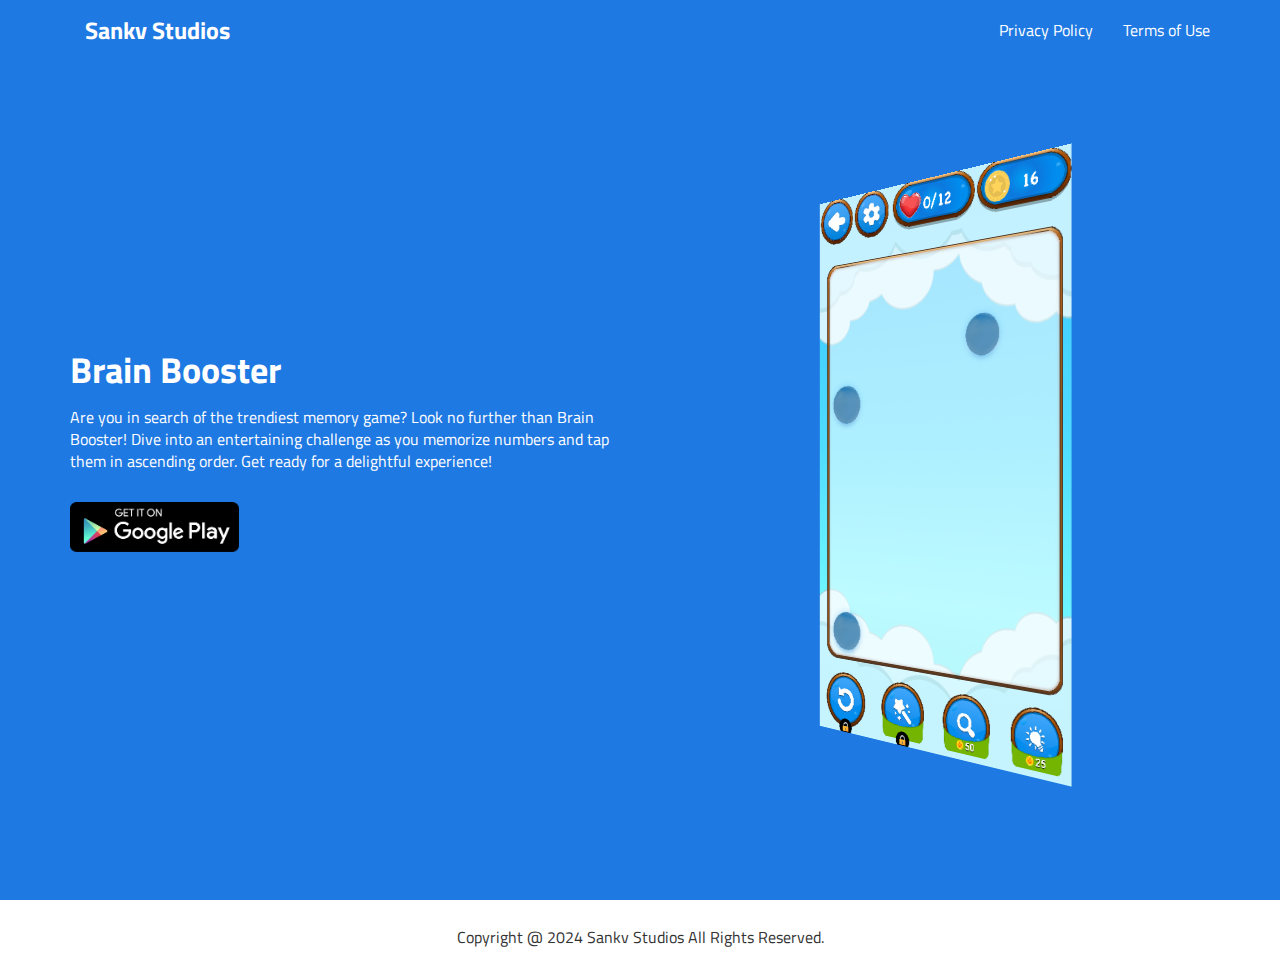
==== index.html @ e29c3cd5 "initial commit-2" ====
<!DOCTYPE html>

<html lang="en" class="fa-events-icons-ready"><head><meta http-equiv="Content-Type" content="text/html; charset=UTF-8">

  <meta http-equiv="X-UA-Compatible" content="IE=edge">
  <meta name="viewport" content="width=device-width, initial-scale=1">
  <link rel="shortcut icon" href="/favicon.ico">
  <title>Sankv Studios</title>
  <meta name="description" content="Game Development">
  <meta name="keywords" content="mobile games, word game, magic words">
  <link rel="stylesheet" href="styles.min.css" id="css-main">

</head>

<body id="home">


  <!-- navigation -->
  <nav class="navbar navbar-default navbar-fixed-top container">
    <div class="navbar-header">
      <button type="button" class="navbar-toggle" data-toggle="collapse" data-target=".navbar-collapse">
          <span class="icon-bar"></span>
          <span class="icon-bar"></span>
          <span class="icon-bar"></span>
        </button>
      <a class="navbar-brand sdm-active" href="#home">
          Sankv Studios
        </a>
    </div>
    <div class="navbar-collapse collapse">
      <ul class="nav navbar-nav navbar-right">
        <!--li><a href="#home" class="sdm-active">
            Home
          </a>
        </li-->

        <li><a href="privacy/privacy_policy.html"  target="_blank">Privacy Policy</a></li>
        <li><a href="privacy/tos.html"   target="_blank">Terms of Use</a></li>
      </ul>
    </div>
  </nav>





  <!-- navigation end -->
  <header class="full-bg vertical-content">
    <div class="container">
      <div class="row">
        <div class="col-sm-12">
          <div class="row vertical-content">
            <div class="col-sm-6 col-xs-12">
              <h1>Brain Booster</h1>
              <p class="margin-b-30">Are you in search of the trendiest memory game? Look no further than Brain Booster! Dive into an entertaining challenge as you memorize numbers and tap them in ascending order. Get ready for a delightful experience!</p>
              <a href="https://play.google.com/store/apps/details?id=com.brainy.memorify" target="_blank">
                <img src="images/playstore.png" alt="image" height="50">
              </a>
            </div>
            <div class="col-sm-6 col-xs-12 text-center">
              <div class="skew-img">
                <div class="inner">
                  <img src="images/screen2.png" width="325" alt="image">
                </div>
              </div>
            </div>
          </div>
        </div>
      </div>
    </div>
  </header>

  <section class="container iphone-img padding-tb-100" id="about-sec">
    <div class="row">
      <div class="col-sm-12">
        <div class="skew-img-small">
          <div class="inner">
            <img src="images/screen1.png" width="325" alt="image">
          </div>
        </div>

      </div>

      <ul class="list-inline margin-t-30" id="download2" style="display: none">
        <li><a href="#" class="btn-purple"><i class="fa fa-android"></i> Download</a></li>
      </ul>

    </div>
  </section>

  </section>
  <div class="container" id="social-icons">
    <div class="row text-center">

      <p class="margin-b-0">Copyright @ 2024 Sankv Studios All Rights Reserved.</p>
    </div>
  </div>

</body>
</html>
---- styles.min.css ----
@charset "UTF-8";
@import url(https://fonts.googleapis.com/css?family=Titillium+Web&display=swap);
.label, sub, sup {
    vertical-align: baseline
}

body, figure {
    margin: 0
}

.btn-group > .btn-group, .btn-toolbar .btn, .btn-toolbar .btn-group, .btn-toolbar .input-group, .col-xs-1, .col-xs-10, .col-xs-11, .col-xs-12, .col-xs-2, .col-xs-3, .col-xs-4, .col-xs-5, .col-xs-6, .col-xs-7, .col-xs-8, .col-xs-9, .dropdown-menu {
    float: left
}

.img-responsive, .img-thumbnail, .table, label {
    max-width: 100%
}

.navbar-fixed-bottom .navbar-collapse, .navbar-fixed-top .navbar-collapse, .pre-scrollable {
    max-height: 340px
}

.invisible, .owl-carousel.owl-refresh .owl-item {
    visibility: hidden
}



html body h1, html body h2, html body h3, html body h4, html body h5, html body h6 {
    line-height: 1.2;
    font-weight: 700;
    padding: 0;
    margin: 0 0 15px
}

html body p {
    line-height: 22px
}

/*!
 * Bootstrap v3.3.7 (http://getbootstrap.com)
 * Copyright 2011-2016 Twitter, Inc.
 * Licensed under MIT (https://github.com/twbs/bootstrap/blob/master/LICENSE)
 *//*! normalize.css v3.0.3 | MIT License | github.com/necolas/normalize.css */
html {
    font-family: sans-serif;
    -ms-text-size-adjust: 100%;
    -webkit-text-size-adjust: 100%
}

article, aside, details, figcaption, figure, footer, header, hgroup, main, menu, nav, section, summary {
    display: block
}

audio, canvas, progress, video {
    display: inline-block;
    vertical-align: baseline
}

audio:not([controls]) {
    display: none;
    height: 0
}

[hidden], template {
    display: none
}

a {
    background-color: transparent
}

a:active, a:hover {
    outline: 0
}

b, optgroup, strong {
    font-weight: 700
}

dfn {
    font-style: italic
}

h1 {
    margin: .67em 0
}

mark {
    background: #ff0;
    color: #000
}

sub, sup {
    font-size: 75%;
    line-height: 0;
    position: relative
}

sup {
    top: -.5em
}

sub {
    bottom: -.25em
}

img {
    border: 0;
    vertical-align: middle
}

svg:not(:root) {
    overflow: hidden
}

hr {
    box-sizing: content-box;
    height: 0
}

pre, textarea {
    overflow: auto
}

code, kbd, pre, samp {
    font-size: 1em
}

button, input, optgroup, select, textarea {
    color: inherit;
    font: inherit;
    margin: 0
}

button {
    overflow: visible
}

button, select {
    text-transform: none
}

button, html input[type=button], input[type=reset], input[type=submit] {
    -webkit-appearance: button;
    cursor: pointer
}

button[disabled], html input[disabled] {
    cursor: default
}

button::-moz-focus-inner, input::-moz-focus-inner {
    border: 0;
    padding: 0
}

input[type=checkbox], input[type=radio] {
    box-sizing: border-box;
    padding: 0
}

input[type=number]::-webkit-inner-spin-button, input[type=number]::-webkit-outer-spin-button {
    height: auto
}

input[type=search]::-webkit-search-cancel-button, input[type=search]::-webkit-search-decoration {
    -webkit-appearance: none
}

table {
    border-collapse: collapse;
    border-spacing: 0
}

td, th {
    padding: 0
}

/*! Source: https://github.com/h5bp/html5-boilerplate/blob/master/src/css/main.css */
@media print {
    blockquote, img, pre, tr {
        page-break-inside: avoid
    }

    *, :after, :before {
        background: 0 0 !important;
        color: #000 !important;
        box-shadow: none !important;
        text-shadow: none !important
    }

    a, a:visited {
        text-decoration: underline
    }

    a[href]:after {
        content: " (" attr(href) ")"
    }

    abbr[title]:after {
        content: " (" attr(title) ")"
    }

    a[href^="#"]:after, a[href^="javascript:"]:after {
        content: ""
    }

    blockquote, pre {
        border: 1px solid #999
    }

    thead {
        display: table-header-group
    }

    img {
        max-width: 100% !important
    }

    h2, h3, p {
        orphans: 3;
        widows: 3
    }

    h2, h3 {
        page-break-after: avoid
    }

    .navbar {
        display: none
    }

    .btn > .caret, .dropup > .btn > .caret {
        border-top-color: #000 !important
    }

    .label {
        border: 1px solid #000
    }

    .table {
        border-collapse: collapse !important
    }

    .table td, .table th {
        background-color: #fff !important
    }

    .table-bordered td, .table-bordered th {
        border: 1px solid #ddd !important
    }
}

.btn, .btn-danger.active, .btn-danger:active, .btn-default.active, .btn-default:active, .btn-info.active, .btn-info:active, .btn-primary.active, .btn-primary:active, .btn-warning.active, .btn-warning:active, .btn.active, .btn:active, .dropdown-menu > .disabled > a:focus, .dropdown-menu > .disabled > a:hover, .form-control, .navbar-toggle, .open > .btn-danger.dropdown-toggle, .open > .btn-default.dropdown-toggle, .open > .btn-info.dropdown-toggle, .open > .btn-primary.dropdown-toggle, .open > .btn-warning.dropdown-toggle {
    background-image: none
}

.img-thumbnail, body {
    background-color: #fff
}



*, :after, :before {
    box-sizing: border-box
}

html {
    font-size: 10px;
    -webkit-tap-highlight-color: transparent
}

body {
    font-family: 'Titillium Web', sans-serif;
    font-size: 16px;
    line-height: 1.42857;
    color: #333
}

button, input, select, textarea {
    font-family: inherit;
    font-size: inherit;
    line-height: inherit
}

.h1, .h2, .h3, .h4, .h5, .h6, .navbar-brand, h1, h2, h3, h4, h5, h6 {
    font-family: 'Titillium Web', sans-serif;
}

a {
    color: #337ab7;
    text-decoration: none
}

a:focus, a:hover {
    color: #23527c;
    text-decoration: underline
}

a:focus {
    outline: -webkit-focus-ring-color auto 5px;
    outline-offset: -2px
}

.img-responsive {
    display: block;
    height: auto
}

.img-rounded {
    border-radius: 6px
}

.img-thumbnail {
    padding: 4px;
    line-height: 1.42857;
    border: 1px solid #ddd;
    border-radius: 4px;
    transition: all .2s ease-in-out;
    display: inline-block;
    height: auto
}

.img-circle {
    border-radius: 50%
}

.sr-only {
    position: absolute;
    width: 1px;
    height: 1px;
    margin: -1px;
    padding: 0;
    overflow: hidden;
    clip: rect(0, 0, 0, 0);
    border: 0
}

.sr-only-focusable:active, .sr-only-focusable:focus {
    position: static;
    width: auto;
    height: auto;
    margin: 0;
    overflow: visible;
    clip: auto
}

[role=button] {
    cursor: pointer
}

.h1, .h2, .h3, .h4, .h5, .h6, h1, h2, h3, h4, h5, h6 {
    font-weight: 500;
    line-height: 1.1;
    color: inherit
}

.h1 .small, .h1 small, .h2 .small, .h2 small, .h3 .small, .h3 small, .h4 .small, .h4 small, .h5 .small, .h5 small, .h6 .small, .h6 small, h1 .small, h1 small, h2 .small, h2 small, h3 .small, h3 small, h4 .small, h4 small, h5 .small, h5 small, h6 .small, h6 small {
    font-weight: 400;
    line-height: 1;
    color: #777
}

.h1, .h2, .h3, h1, h2, h3 {
    margin-top: 20px;
    margin-bottom: 10px
}

.h1 .small, .h1 small, .h2 .small, .h2 small, .h3 .small, .h3 small, h1 .small, h1 small, h2 .small, h2 small, h3 .small, h3 small {
    font-size: 65%
}

.h4, .h5, .h6, h4, h5, h6 {
    margin-top: 10px;
    margin-bottom: 10px
}

.h4 .small, .h4 small, .h5 .small, .h5 small, .h6 .small, .h6 small, h4 .small, h4 small, h5 .small, h5 small, h6 .small, h6 small {
    font-size: 75%
}

.h1, h1 {
    font-size: 36px
}

.h2, h2 {
    font-size: 30px
}

.h3, h3 {
    font-size: 24px
}

.h4, h4 {
    font-size: 18px
}

.h5, h5 {
    font-size: 14px
}

.h6, h6 {
    font-size: 12px
}

p {
    margin: 0 0 10px
}

.lead {
    margin-bottom: 20px;
    font-size: 16px;
    font-weight: 300;
    line-height: 1.4
}

dt, kbd kbd, label {
    font-weight: 700
}

@media (min-width: 768px) {
    .lead {
        font-size: 21px
    }
}

.small, small {
    font-size: 85%
}

.mark, mark {
    background-color: #fcf8e3;
    padding: .2em
}

.list-inline, .list-unstyled {
    padding-left: 0;
    list-style: none
}

.text-left {
    text-align: left
}

.text-right {
    text-align: right
}

.text-center {
    text-align: center
}

.text-justify {
    text-align: justify
}

.text-nowrap {
    white-space: nowrap
}

.text-lowercase {
    text-transform: lowercase
}

.initialism, .text-uppercase {
    text-transform: uppercase
}

.text-capitalize {
    text-transform: capitalize
}

.text-muted {
    color: #777
}

.text-primary {
    color: #337ab7
}

a.text-primary:focus, a.text-primary:hover {
    color: #286090
}

.text-success {
    color: #3c763d
}

a.text-success:focus, a.text-success:hover {
    color: #2b542c
}

.text-info {
    color: #31708f
}

a.text-info:focus, a.text-info:hover {
    color: #245269
}

.text-warning {
    color: #8a6d3b
}

a.text-warning:focus, a.text-warning:hover {
    color: #66512c
}

.text-danger {
    color: #a94442
}

a.text-danger:focus, a.text-danger:hover {
    color: #843534
}

.bg-primary {
    color: #fff;
    background-color: #337ab7
}

a.bg-primary:focus, a.bg-primary:hover {
    background-color: #286090
}

.bg-success {
    background-color: #dff0d8
}

a.bg-success:focus, a.bg-success:hover {
    background-color: #c1e2b3
}

.bg-info {
    background-color: #d9edf7
}

a.bg-info:focus, a.bg-info:hover {
    background-color: #afd9ee
}

.bg-warning {
    background-color: #fcf8e3
}

a.bg-warning:focus, a.bg-warning:hover {
    background-color: #f7ecb5
}

.bg-danger {
    background-color: #f2dede
}

a.bg-danger:focus, a.bg-danger:hover {
    background-color: #e4b9b9
}

pre code, table {
    background-color: transparent
}

.page-header {
    padding-bottom: 9px;
    margin: 40px 0 20px;
    border-bottom: 1px solid #eee
}

dl, ol, ul {
    margin-top: 0
}

address, dl {
    margin-bottom: 20px
}

ol, ul {
    margin-bottom: 10px
}

ol ol, ol ul, ul ol, ul ul {
    margin-bottom: 0
}

.list-inline {
    margin-left: -5px
}

.list-inline > li {
    display: inline-block;
    padding-left: 5px;
    padding-right: 5px
}

dd, dt {
    line-height: 1.42857
}

dd {
    margin-left: 0
}

.dl-horizontal dd:after, .dl-horizontal dd:before {
    content: " ";
    display: table
}

.dl-horizontal dd:after {
    clear: both
}

@media (min-width: 768px) {
    .dl-horizontal dt {
        float: left;
        width: 160px;
        clear: left;
        text-align: right;
        overflow: hidden;
        text-overflow: ellipsis;
        white-space: nowrap
    }

    .dl-horizontal dd {
        margin-left: 180px
    }

    .container {
        width: 750px
    }
}

.btn-group-vertical > .btn-group:after, .btn-toolbar:after, .clearfix:after, .container-fluid:after, .container:after, .dropdown-menu > li > a, .form-horizontal .form-group:after, .modal-footer:after, .modal-header:after, .nav:after, .navbar-collapse:after, .navbar-header:after, .owl-carousel .owl-stage:after, .pager:after, .panel-body:after, .row:after {
    clear: both
}

abbr[data-original-title], abbr[title] {
    cursor: help;
    border-bottom: 1px dotted #777
}

.initialism {
    font-size: 90%
}

blockquote {
    padding: 10px 20px;
    margin: 0 0 20px;
    font-size: 17.5px;
    border-left: 5px solid #eee
}

blockquote ol:last-child, blockquote p:last-child, blockquote ul:last-child {
    margin-bottom: 0
}

blockquote .small, blockquote footer, blockquote small {
    display: block;
    font-size: 80%;
    line-height: 1.42857;
    color: #777
}

legend, pre {
    color: #333
}

blockquote .small:before, blockquote footer:before, blockquote small:before {
    content: '\2014 \00A0'
}

.blockquote-reverse, blockquote.pull-right {
    padding-right: 15px;
    padding-left: 0;
    border-right: 5px solid #eee;
    border-left: 0;
    text-align: right
}

code, kbd {
    padding: 2px 4px;
    font-size: 90%
}

caption, th {
    text-align: left
}

.blockquote-reverse .small:before, .blockquote-reverse footer:before, .blockquote-reverse small:before, blockquote.pull-right .small:before, blockquote.pull-right footer:before, blockquote.pull-right small:before {
    content: ''
}

.blockquote-reverse .small:after, .blockquote-reverse footer:after, .blockquote-reverse small:after, blockquote.pull-right .small:after, blockquote.pull-right footer:after, blockquote.pull-right small:after {
    content: '\00A0 \2014'
}

address {
    font-style: normal;
    line-height: 1.42857
}

code, kbd, pre, samp {
    font-family: 'Titillium Web', sans-serif;
}

code {
    color: #c7254e;
    background-color: #f9f2f4;
    border-radius: 4px
}

kbd {
    color: #fff;
    background-color: #333;
    border-radius: 3px;
    box-shadow: inset 0 -1px 0 rgba(0, 0, 0, .25)
}

kbd kbd {
    padding: 0;
    font-size: 100%;
    box-shadow: none
}

pre {
    display: block;
    padding: 9.5px;
    margin: 0 0 10px;
    font-size: 13px;
    line-height: 1.42857;
    word-break: break-all;
    word-wrap: break-word;
    background-color: #f5f5f5;
    border: 1px solid #ccc;
    border-radius: 4px
}

.container-fluid:after, .container-fluid:before, .container:after, .container:before, .row:after, .row:before {
    display: table;
    content: " "
}

.container, .container-fluid {
    margin-right: auto;
    margin-left: auto
}

pre code {
    padding: 0;
    font-size: inherit;
    color: inherit;
    white-space: pre-wrap;
    border-radius: 0
}

.container, .container-fluid {
    padding-left: 15px;
    padding-right: 15px
}

.pre-scrollable {
    overflow-y: scroll
}

@media (min-width: 992px) {
    .container {
        width: 970px
    }
}

@media (min-width: 1200px) {
    .container {
        width: 1170px
    }
}

.row {
    margin-left: -15px;
    margin-right: -15px
}

.col-lg-1, .col-lg-10, .col-lg-11, .col-lg-12, .col-lg-2, .col-lg-3, .col-lg-4, .col-lg-5, .col-lg-6, .col-lg-7, .col-lg-8, .col-lg-9, .col-md-1, .col-md-10, .col-md-11, .col-md-12, .col-md-2, .col-md-3, .col-md-4, .col-md-5, .col-md-6, .col-md-7, .col-md-8, .col-md-9, .col-sm-1, .col-sm-10, .col-sm-11, .col-sm-12, .col-sm-2, .col-sm-3, .col-sm-4, .col-sm-5, .col-sm-6, .col-sm-7, .col-sm-8, .col-sm-9, .col-xs-1, .col-xs-10, .col-xs-11, .col-xs-12, .col-xs-2, .col-xs-3, .col-xs-4, .col-xs-5, .col-xs-6, .col-xs-7, .col-xs-8, .col-xs-9 {
    position: relative;
    min-height: 1px;
    padding-left: 15px;
    padding-right: 15px
}

.col-xs-1 {
    width: 8.33333%
}

.col-xs-2 {
    width: 16.66667%
}

.col-xs-3 {
    width: 25%
}

.col-xs-4 {
    width: 33.33333%
}

.col-xs-5 {
    width: 41.66667%
}

.col-xs-6 {
    width: 50%
}

.col-xs-7 {
    width: 58.33333%
}

.col-xs-8 {
    width: 66.66667%
}

.col-xs-9 {
    width: 75%
}

.col-xs-10 {
    width: 83.33333%
}

.col-xs-11 {
    width: 91.66667%
}

.col-xs-12 {
    width: 100%
}

.col-xs-pull-0 {
    right: auto
}

.col-xs-pull-1 {
    right: 8.33333%
}

.col-xs-pull-2 {
    right: 16.66667%
}

.col-xs-pull-3 {
    right: 25%
}

.col-xs-pull-4 {
    right: 33.33333%
}

.col-xs-pull-5 {
    right: 41.66667%
}

.col-xs-pull-6 {
    right: 50%
}

.col-xs-pull-7 {
    right: 58.33333%
}

.col-xs-pull-8 {
    right: 66.66667%
}

.col-xs-pull-9 {
    right: 75%
}

.col-xs-pull-10 {
    right: 83.33333%
}

.col-xs-pull-11 {
    right: 91.66667%
}

.col-xs-pull-12 {
    right: 100%
}

.col-xs-push-0 {
    left: auto
}

.col-xs-push-1 {
    left: 8.33333%
}

.col-xs-push-2 {
    left: 16.66667%
}

.col-xs-push-3 {
    left: 25%
}

.col-xs-push-4 {
    left: 33.33333%
}

.col-xs-push-5 {
    left: 41.66667%
}

.col-xs-push-6 {
    left: 50%
}

.col-xs-push-7 {
    left: 58.33333%
}

.col-xs-push-8 {
    left: 66.66667%
}

.col-xs-push-9 {
    left: 75%
}

.col-xs-push-10 {
    left: 83.33333%
}

.col-xs-push-11 {
    left: 91.66667%
}

.col-xs-push-12 {
    left: 100%
}

.col-xs-offset-0 {
    margin-left: 0
}

.col-xs-offset-1 {
    margin-left: 8.33333%
}

.col-xs-offset-2 {
    margin-left: 16.66667%
}

.col-xs-offset-3 {
    margin-left: 25%
}

.col-xs-offset-4 {
    margin-left: 33.33333%
}

.col-xs-offset-5 {
    margin-left: 41.66667%
}

.col-xs-offset-6 {
    margin-left: 50%
}

.col-xs-offset-7 {
    margin-left: 58.33333%
}

.col-xs-offset-8 {
    margin-left: 66.66667%
}

.col-xs-offset-9 {
    margin-left: 75%
}

.col-xs-offset-10 {
    margin-left: 83.33333%
}

.col-xs-offset-11 {
    margin-left: 91.66667%
}

.col-xs-offset-12 {
    margin-left: 100%
}

@media (min-width: 768px) {
    .col-sm-1, .col-sm-10, .col-sm-11, .col-sm-12, .col-sm-2, .col-sm-3, .col-sm-4, .col-sm-5, .col-sm-6, .col-sm-7, .col-sm-8, .col-sm-9 {
        float: left
    }

    .col-sm-1 {
        width: 8.33333%
    }

    .col-sm-2 {
        width: 16.66667%
    }

    .col-sm-3 {
        width: 25%
    }

    .col-sm-4 {
        width: 33.33333%
    }

    .col-sm-5 {
        width: 41.66667%
    }

    .col-sm-6 {
        width: 50%
    }

    .col-sm-7 {
        width: 58.33333%
    }

    .col-sm-8 {
        width: 66.66667%
    }

    .col-sm-9 {
        width: 75%
    }

    .col-sm-10 {
        width: 83.33333%
    }

    .col-sm-11 {
        width: 91.66667%
    }

    .col-sm-12 {
        width: 100%
    }

    .col-sm-pull-0 {
        right: auto
    }

    .col-sm-pull-1 {
        right: 8.33333%
    }

    .col-sm-pull-2 {
        right: 16.66667%
    }

    .col-sm-pull-3 {
        right: 25%
    }

    .col-sm-pull-4 {
        right: 33.33333%
    }

    .col-sm-pull-5 {
        right: 41.66667%
    }

    .col-sm-pull-6 {
        right: 50%
    }

    .col-sm-pull-7 {
        right: 58.33333%
    }

    .col-sm-pull-8 {
        right: 66.66667%
    }

    .col-sm-pull-9 {
        right: 75%
    }

    .col-sm-pull-10 {
        right: 83.33333%
    }

    .col-sm-pull-11 {
        right: 91.66667%
    }

    .col-sm-pull-12 {
        right: 100%
    }

    .col-sm-push-0 {
        left: auto
    }

    .col-sm-push-1 {
        left: 8.33333%
    }

    .col-sm-push-2 {
        left: 16.66667%
    }

    .col-sm-push-3 {
        left: 25%
    }

    .col-sm-push-4 {
        left: 33.33333%
    }

    .col-sm-push-5 {
        left: 41.66667%
    }

    .col-sm-push-6 {
        left: 50%
    }

    .col-sm-push-7 {
        left: 58.33333%
    }

    .col-sm-push-8 {
        left: 66.66667%
    }

    .col-sm-push-9 {
        left: 75%
    }

    .col-sm-push-10 {
        left: 83.33333%
    }

    .col-sm-push-11 {
        left: 91.66667%
    }

    .col-sm-push-12 {
        left: 100%
    }

    .col-sm-offset-0 {
        margin-left: 0
    }

    .col-sm-offset-1 {
        margin-left: 8.33333%
    }

    .col-sm-offset-2 {
        margin-left: 16.66667%
    }

    .col-sm-offset-3 {
        margin-left: 25%
    }

    .col-sm-offset-4 {
        margin-left: 33.33333%
    }

    .col-sm-offset-5 {
        margin-left: 41.66667%
    }

    .col-sm-offset-6 {
        margin-left: 50%
    }

    .col-sm-offset-7 {
        margin-left: 58.33333%
    }

    .col-sm-offset-8 {
        margin-left: 66.66667%
    }

    .col-sm-offset-9 {
        margin-left: 75%
    }

    .col-sm-offset-10 {
        margin-left: 83.33333%
    }

    .col-sm-offset-11 {
        margin-left: 91.66667%
    }

    .col-sm-offset-12 {
        margin-left: 100%
    }
}

@media (min-width: 992px) {
    .col-md-1, .col-md-10, .col-md-11, .col-md-12, .col-md-2, .col-md-3, .col-md-4, .col-md-5, .col-md-6, .col-md-7, .col-md-8, .col-md-9 {
        float: left
    }

    .col-md-1 {
        width: 8.33333%
    }

    .col-md-2 {
        width: 16.66667%
    }

    .col-md-3 {
        width: 25%
    }

    .col-md-4 {
        width: 33.33333%
    }

    .col-md-5 {
        width: 41.66667%
    }

    .col-md-6 {
        width: 50%
    }

    .col-md-7 {
        width: 58.33333%
    }

    .col-md-8 {
        width: 66.66667%
    }

    .col-md-9 {
        width: 75%
    }

    .col-md-10 {
        width: 83.33333%
    }

    .col-md-11 {
        width: 91.66667%
    }

    .col-md-12 {
        width: 100%
    }

    .col-md-pull-0 {
        right: auto
    }

    .col-md-pull-1 {
        right: 8.33333%
    }

    .col-md-pull-2 {
        right: 16.66667%
    }

    .col-md-pull-3 {
        right: 25%
    }

    .col-md-pull-4 {
        right: 33.33333%
    }

    .col-md-pull-5 {
        right: 41.66667%
    }

    .col-md-pull-6 {
        right: 50%
    }

    .col-md-pull-7 {
        right: 58.33333%
    }

    .col-md-pull-8 {
        right: 66.66667%
    }

    .col-md-pull-9 {
        right: 75%
    }

    .col-md-pull-10 {
        right: 83.33333%
    }

    .col-md-pull-11 {
        right: 91.66667%
    }

    .col-md-pull-12 {
        right: 100%
    }

    .col-md-push-0 {
        left: auto
    }

    .col-md-push-1 {
        left: 8.33333%
    }

    .col-md-push-2 {
        left: 16.66667%
    }

    .col-md-push-3 {
        left: 25%
    }

    .col-md-push-4 {
        left: 33.33333%
    }

    .col-md-push-5 {
        left: 41.66667%
    }

    .col-md-push-6 {
        left: 50%
    }

    .col-md-push-7 {
        left: 58.33333%
    }

    .col-md-push-8 {
        left: 66.66667%
    }

    .col-md-push-9 {
        left: 75%
    }

    .col-md-push-10 {
        left: 83.33333%
    }

    .col-md-push-11 {
        left: 91.66667%
    }

    .col-md-push-12 {
        left: 100%
    }

    .col-md-offset-0 {
        margin-left: 0
    }

    .col-md-offset-1 {
        margin-left: 8.33333%
    }

    .col-md-offset-2 {
        margin-left: 16.66667%
    }

    .col-md-offset-3 {
        margin-left: 25%
    }

    .col-md-offset-4 {
        margin-left: 33.33333%
    }

    .col-md-offset-5 {
        margin-left: 41.66667%
    }

    .col-md-offset-6 {
        margin-left: 50%
    }

    .col-md-offset-7 {
        margin-left: 58.33333%
    }

    .col-md-offset-8 {
        margin-left: 66.66667%
    }

    .col-md-offset-9 {
        margin-left: 75%
    }

    .col-md-offset-10 {
        margin-left: 83.33333%
    }

    .col-md-offset-11 {
        margin-left: 91.66667%
    }

    .col-md-offset-12 {
        margin-left: 100%
    }
}

@media (min-width: 1200px) {
    .col-lg-1, .col-lg-10, .col-lg-11, .col-lg-12, .col-lg-2, .col-lg-3, .col-lg-4, .col-lg-5, .col-lg-6, .col-lg-7, .col-lg-8, .col-lg-9 {
        float: left
    }

    .col-lg-1 {
        width: 8.33333%
    }

    .col-lg-2 {
        width: 16.66667%
    }

    .col-lg-3 {
        width: 25%
    }

    .col-lg-4 {
        width: 33.33333%
    }

    .col-lg-5 {
        width: 41.66667%
    }

    .col-lg-6 {
        width: 50%
    }

    .col-lg-7 {
        width: 58.33333%
    }

    .col-lg-8 {
        width: 66.66667%
    }

    .col-lg-9 {
        width: 75%
    }

    .col-lg-10 {
        width: 83.33333%
    }

    .col-lg-11 {
        width: 91.66667%
    }

    .col-lg-12 {
        width: 100%
    }

    .col-lg-pull-0 {
        right: auto
    }

    .col-lg-pull-1 {
        right: 8.33333%
    }

    .col-lg-pull-2 {
        right: 16.66667%
    }

    .col-lg-pull-3 {
        right: 25%
    }

    .col-lg-pull-4 {
        right: 33.33333%
    }

    .col-lg-pull-5 {
        right: 41.66667%
    }

    .col-lg-pull-6 {
        right: 50%
    }

    .col-lg-pull-7 {
        right: 58.33333%
    }

    .col-lg-pull-8 {
        right: 66.66667%
    }

    .col-lg-pull-9 {
        right: 75%
    }

    .col-lg-pull-10 {
        right: 83.33333%
    }

    .col-lg-pull-11 {
        right: 91.66667%
    }

    .col-lg-pull-12 {
        right: 100%
    }

    .col-lg-push-0 {
        left: auto
    }

    .col-lg-push-1 {
        left: 8.33333%
    }

    .col-lg-push-2 {
        left: 16.66667%
    }

    .col-lg-push-3 {
        left: 25%
    }

    .col-lg-push-4 {
        left: 33.33333%
    }

    .col-lg-push-5 {
        left: 41.66667%
    }

    .col-lg-push-6 {
        left: 50%
    }

    .col-lg-push-7 {
        left: 58.33333%
    }

    .col-lg-push-8 {
        left: 66.66667%
    }

    .col-lg-push-9 {
        left: 75%
    }

    .col-lg-push-10 {
        left: 83.33333%
    }

    .col-lg-push-11 {
        left: 91.66667%
    }

    .col-lg-push-12 {
        left: 100%
    }

    .col-lg-offset-0 {
        margin-left: 0
    }

    .col-lg-offset-1 {
        margin-left: 8.33333%
    }

    .col-lg-offset-2 {
        margin-left: 16.66667%
    }

    .col-lg-offset-3 {
        margin-left: 25%
    }

    .col-lg-offset-4 {
        margin-left: 33.33333%
    }

    .col-lg-offset-5 {
        margin-left: 41.66667%
    }

    .col-lg-offset-6 {
        margin-left: 50%
    }

    .col-lg-offset-7 {
        margin-left: 58.33333%
    }

    .col-lg-offset-8 {
        margin-left: 66.66667%
    }

    .col-lg-offset-9 {
        margin-left: 75%
    }

    .col-lg-offset-10 {
        margin-left: 83.33333%
    }

    .col-lg-offset-11 {
        margin-left: 91.66667%
    }

    .col-lg-offset-12 {
        margin-left: 100%
    }
}

caption {
    padding-top: 8px;
    padding-bottom: 8px;
    color: #777
}

.table {
    width: 100%;
    margin-bottom: 20px
}

.table > tbody > tr > td, .table > tbody > tr > th, .table > tfoot > tr > td, .table > tfoot > tr > th, .table > thead > tr > td, .table > thead > tr > th {
    padding: 8px;
    line-height: 1.42857;
    vertical-align: top;
    border-top: 1px solid #ddd
}

.table > thead > tr > th {
    vertical-align: bottom;
    border-bottom: 2px solid #ddd
}

.table > caption + thead > tr:first-child > td, .table > caption + thead > tr:first-child > th, .table > colgroup + thead > tr:first-child > td, .table > colgroup + thead > tr:first-child > th, .table > thead:first-child > tr:first-child > td, .table > thead:first-child > tr:first-child > th {
    border-top: 0
}

.table > tbody + tbody {
    border-top: 2px solid #ddd
}

.table .table {
    background-color: #fff
}

.table-condensed > tbody > tr > td, .table-condensed > tbody > tr > th, .table-condensed > tfoot > tr > td, .table-condensed > tfoot > tr > th, .table-condensed > thead > tr > td, .table-condensed > thead > tr > th {
    padding: 5px
}

.table-bordered, .table-bordered > tbody > tr > td, .table-bordered > tbody > tr > th, .table-bordered > tfoot > tr > td, .table-bordered > tfoot > tr > th, .table-bordered > thead > tr > td, .table-bordered > thead > tr > th {
    border: 1px solid #ddd
}

.table-bordered > thead > tr > td, .table-bordered > thead > tr > th {
    border-bottom-width: 2px
}

.table-striped > tbody > tr:nth-of-type(odd) {
    background-color: #f9f9f9
}

.table-hover > tbody > tr:hover, .table > tbody > tr.active > td, .table > tbody > tr.active > th, .table > tbody > tr > td.active, .table > tbody > tr > th.active, .table > tfoot > tr.active > td, .table > tfoot > tr.active > th, .table > tfoot > tr > td.active, .table > tfoot > tr > th.active, .table > thead > tr.active > td, .table > thead > tr.active > th, .table > thead > tr > td.active, .table > thead > tr > th.active {
    background-color: #f5f5f5
}

table col[class*=col-] {
    position: static;
    float: none;
    display: table-column
}

table td[class*=col-], table th[class*=col-] {
    position: static;
    float: none;
    display: table-cell
}

.table-hover > tbody > tr.active:hover > td, .table-hover > tbody > tr.active:hover > th, .table-hover > tbody > tr:hover > .active, .table-hover > tbody > tr > td.active:hover, .table-hover > tbody > tr > th.active:hover {
    background-color: #e8e8e8
}

.table > tbody > tr.success > td, .table > tbody > tr.success > th, .table > tbody > tr > td.success, .table > tbody > tr > th.success, .table > tfoot > tr.success > td, .table > tfoot > tr.success > th, .table > tfoot > tr > td.success, .table > tfoot > tr > th.success, .table > thead > tr.success > td, .table > thead > tr.success > th, .table > thead > tr > td.success, .table > thead > tr > th.success {
    background-color: #dff0d8
}

.table-hover > tbody > tr.success:hover > td, .table-hover > tbody > tr.success:hover > th, .table-hover > tbody > tr:hover > .success, .table-hover > tbody > tr > td.success:hover, .table-hover > tbody > tr > th.success:hover {
    background-color: #d0e9c6
}

.table > tbody > tr.info > td, .table > tbody > tr.info > th, .table > tbody > tr > td.info, .table > tbody > tr > th.info, .table > tfoot > tr.info > td, .table > tfoot > tr.info > th, .table > tfoot > tr > td.info, .table > tfoot > tr > th.info, .table > thead > tr.info > td, .table > thead > tr.info > th, .table > thead > tr > td.info, .table > thead > tr > th.info {
    background-color: #d9edf7
}

.table-hover > tbody > tr.info:hover > td, .table-hover > tbody > tr.info:hover > th, .table-hover > tbody > tr:hover > .info, .table-hover > tbody > tr > td.info:hover, .table-hover > tbody > tr > th.info:hover {
    background-color: #c4e3f3
}

.table > tbody > tr.warning > td, .table > tbody > tr.warning > th, .table > tbody > tr > td.warning, .table > tbody > tr > th.warning, .table > tfoot > tr.warning > td, .table > tfoot > tr.warning > th, .table > tfoot > tr > td.warning, .table > tfoot > tr > th.warning, .table > thead > tr.warning > td, .table > thead > tr.warning > th, .table > thead > tr > td.warning, .table > thead > tr > th.warning {
    background-color: #fcf8e3
}

.table-hover > tbody > tr.warning:hover > td, .table-hover > tbody > tr.warning:hover > th, .table-hover > tbody > tr:hover > .warning, .table-hover > tbody > tr > td.warning:hover, .table-hover > tbody > tr > th.warning:hover {
    background-color: #faf2cc
}

.table > tbody > tr.danger > td, .table > tbody > tr.danger > th, .table > tbody > tr > td.danger, .table > tbody > tr > th.danger, .table > tfoot > tr.danger > td, .table > tfoot > tr.danger > th, .table > tfoot > tr > td.danger, .table > tfoot > tr > th.danger, .table > thead > tr.danger > td, .table > thead > tr.danger > th, .table > thead > tr > td.danger, .table > thead > tr > th.danger {
    background-color: #f2dede
}

.table-hover > tbody > tr.danger:hover > td, .table-hover > tbody > tr.danger:hover > th, .table-hover > tbody > tr:hover > .danger, .table-hover > tbody > tr > td.danger:hover, .table-hover > tbody > tr > th.danger:hover {
    background-color: #ebcccc
}

.table-responsive {
    overflow-x: auto;
    min-height: .01%
}

@media screen and (max-width: 767px) {
    .table-responsive {
        width: 100%;
        margin-bottom: 15px;
        overflow-y: hidden;
        -ms-overflow-style: -ms-autohiding-scrollbar;
        border: 1px solid #ddd
    }

    .table-responsive > .table {
        margin-bottom: 0
    }

    .table-responsive > .table > tbody > tr > td, .table-responsive > .table > tbody > tr > th, .table-responsive > .table > tfoot > tr > td, .table-responsive > .table > tfoot > tr > th, .table-responsive > .table > thead > tr > td, .table-responsive > .table > thead > tr > th {
        white-space: nowrap
    }

    .table-responsive > .table-bordered {
        border: 0
    }

    .table-responsive > .table-bordered > tbody > tr > td:first-child, .table-responsive > .table-bordered > tbody > tr > th:first-child, .table-responsive > .table-bordered > tfoot > tr > td:first-child, .table-responsive > .table-bordered > tfoot > tr > th:first-child, .table-responsive > .table-bordered > thead > tr > td:first-child, .table-responsive > .table-bordered > thead > tr > th:first-child {
        border-left: 0
    }

    .table-responsive > .table-bordered > tbody > tr > td:last-child, .table-responsive > .table-bordered > tbody > tr > th:last-child, .table-responsive > .table-bordered > tfoot > tr > td:last-child, .table-responsive > .table-bordered > tfoot > tr > th:last-child, .table-responsive > .table-bordered > thead > tr > td:last-child, .table-responsive > .table-bordered > thead > tr > th:last-child {
        border-right: 0
    }

    .table-responsive > .table-bordered > tbody > tr:last-child > td, .table-responsive > .table-bordered > tbody > tr:last-child > th, .table-responsive > .table-bordered > tfoot > tr:last-child > td, .table-responsive > .table-bordered > tfoot > tr:last-child > th {
        border-bottom: 0
    }
}

fieldset, legend {
    padding: 0;
    border: 0
}

fieldset {
    margin: 0;
    min-width: 0
}

legend {
    display: block;
    width: 100%;
    margin-bottom: 20px;
    font-size: 21px;
    line-height: inherit;
    border-bottom: 1px solid #e5e5e5
}

label {
    display: inline-block;
    margin-bottom: 5px
}

input[type=search] {
    box-sizing: border-box;
    -webkit-appearance: none
}

input[type=checkbox], input[type=radio] {
    margin: 4px 0 0;
    margin-top: 1px \9;
    line-height: normal
}

.form-control, output {
    font-size: 14px;
    line-height: 1.42857;
    color: #555;
    display: block
}

input[type=file] {
    display: block
}

input[type=range] {
    display: block;
    width: 100%
}

select[multiple], select[size] {
    height: auto
}

input[type=checkbox]:focus, input[type=radio]:focus, input[type=file]:focus {
    outline: -webkit-focus-ring-color auto 5px;
    outline-offset: -2px
}

output {
    padding-top: 7px
}

.form-control {
    width: 100%;
    height: 34px;
    padding: 6px 12px;
    background-color: #fff;
    border: 1px solid #ccc;
    border-radius: 4px;
    box-shadow: inset 0 1px 1px rgba(0, 0, 0, .075);
    transition: border-color ease-in-out .15s, box-shadow ease-in-out .15s
}

.form-control:focus {
    border-color: #66afe9;
    outline: 0;
    box-shadow: inset 0 1px 1px rgba(0, 0, 0, .075), 0 0 8px rgba(102, 175, 233, .6)
}

.form-control::-moz-placeholder {
    color: #999;
    opacity: 1
}

.form-control:-ms-input-placeholder {
    color: #999
}

.form-control::-webkit-input-placeholder {
    color: #999
}

.has-success .checkbox, .has-success .checkbox-inline, .has-success .control-label, .has-success .form-control-feedback, .has-success .help-block, .has-success .radio, .has-success .radio-inline, .has-success.checkbox label, .has-success.checkbox-inline label, .has-success.radio label, .has-success.radio-inline label {
    color: #3c763d
}

.form-control::-ms-expand {
    border: 0;
    background-color: transparent
}

.form-control[disabled], .form-control[readonly], fieldset[disabled] .form-control {
    background-color: #eee;
    opacity: 1
}

.form-control[disabled], fieldset[disabled] .form-control {
    cursor: not-allowed
}

textarea.form-control {
    height: auto
}

@media screen and (-webkit-min-device-pixel-ratio: 0) {
    input[type=date].form-control, input[type=time].form-control, input[type=datetime-local].form-control, input[type=month].form-control {
        line-height: 34px
    }

    .input-group-sm input[type=date], .input-group-sm input[type=time], .input-group-sm input[type=datetime-local], .input-group-sm input[type=month], .input-group-sm > .input-group-btn > input[type=date].btn, .input-group-sm > .input-group-btn > input[type=time].btn, .input-group-sm > .input-group-btn > input[type=datetime-local].btn, .input-group-sm > .input-group-btn > input[type=month].btn, .input-group-sm > input[type=date].form-control, .input-group-sm > input[type=date].input-group-addon, .input-group-sm > input[type=time].form-control, .input-group-sm > input[type=time].input-group-addon, .input-group-sm > input[type=datetime-local].form-control, .input-group-sm > input[type=datetime-local].input-group-addon, .input-group-sm > input[type=month].form-control, .input-group-sm > input[type=month].input-group-addon, input[type=date].input-sm, input[type=time].input-sm, input[type=datetime-local].input-sm, input[type=month].input-sm {
        line-height: 30px
    }

    .input-group-lg input[type=date], .input-group-lg input[type=time], .input-group-lg input[type=datetime-local], .input-group-lg input[type=month], .input-group-lg > .input-group-btn > input[type=date].btn, .input-group-lg > .input-group-btn > input[type=time].btn, .input-group-lg > .input-group-btn > input[type=datetime-local].btn, .input-group-lg > .input-group-btn > input[type=month].btn, .input-group-lg > input[type=date].form-control, .input-group-lg > input[type=date].input-group-addon, .input-group-lg > input[type=time].form-control, .input-group-lg > input[type=time].input-group-addon, .input-group-lg > input[type=datetime-local].form-control, .input-group-lg > input[type=datetime-local].input-group-addon, .input-group-lg > input[type=month].form-control, .input-group-lg > input[type=month].input-group-addon, input[type=date].input-lg, input[type=time].input-lg, input[type=datetime-local].input-lg, input[type=month].input-lg {
        line-height: 46px
    }
}

.form-group {
    margin-bottom: 15px
}

.checkbox, .radio {
    position: relative;
    display: block;
    margin-top: 10px;
    margin-bottom: 10px
}

.checkbox label, .radio label {
    min-height: 20px;
    padding-left: 20px;
    margin-bottom: 0;
    font-weight: 400;
    cursor: pointer
}

.checkbox input[type=checkbox], .checkbox-inline input[type=checkbox], .radio input[type=radio], .radio-inline input[type=radio] {
    position: absolute;
    margin-left: -20px;
    margin-top: 4px \9
}

.checkbox + .checkbox, .radio + .radio {
    margin-top: -5px
}

.checkbox-inline, .radio-inline {
    position: relative;
    display: inline-block;
    padding-left: 20px;
    margin-bottom: 0;
    vertical-align: middle;
    font-weight: 400;
    cursor: pointer
}

.checkbox-inline + .checkbox-inline, .radio-inline + .radio-inline {
    margin-top: 0;
    margin-left: 10px
}

.checkbox-inline.disabled, .checkbox.disabled label, .radio-inline.disabled, .radio.disabled label, fieldset[disabled] .checkbox label, fieldset[disabled] .checkbox-inline, fieldset[disabled] .radio label, fieldset[disabled] .radio-inline, fieldset[disabled] input[type=checkbox], fieldset[disabled] input[type=radio], input[type=checkbox].disabled, input[type=checkbox][disabled], input[type=radio].disabled, input[type=radio][disabled] {
    cursor: not-allowed
}

.form-control-static {
    padding-top: 7px;
    padding-bottom: 7px;
    margin-bottom: 0;
    min-height: 34px
}

.form-control-static.input-lg, .form-control-static.input-sm, .input-group-lg > .form-control-static.form-control, .input-group-lg > .form-control-static.input-group-addon, .input-group-lg > .input-group-btn > .form-control-static.btn, .input-group-sm > .form-control-static.form-control, .input-group-sm > .form-control-static.input-group-addon, .input-group-sm > .input-group-btn > .form-control-static.btn {
    padding-left: 0;
    padding-right: 0
}

.input-group-sm > .form-control, .input-group-sm > .input-group-addon, .input-group-sm > .input-group-btn > .btn, .input-sm {
    height: 30px;
    padding: 5px 10px;
    font-size: 12px;
    line-height: 1.5;
    border-radius: 3px
}

.input-group-sm > .input-group-btn > select.btn, .input-group-sm > select.form-control, .input-group-sm > select.input-group-addon, select.input-sm {
    height: 30px;
    line-height: 30px
}

.input-group-sm > .input-group-btn > select[multiple].btn, .input-group-sm > .input-group-btn > textarea.btn, .input-group-sm > select[multiple].form-control, .input-group-sm > select[multiple].input-group-addon, .input-group-sm > textarea.form-control, .input-group-sm > textarea.input-group-addon, select[multiple].input-sm, textarea.input-sm {
    height: auto
}

.form-group-sm .form-control {
    height: 30px;
    padding: 5px 10px;
    font-size: 12px;
    line-height: 1.5;
    border-radius: 3px
}

.form-group-sm select.form-control {
    height: 30px;
    line-height: 30px
}

.form-group-sm select[multiple].form-control, .form-group-sm textarea.form-control {
    height: auto
}

.form-group-sm .form-control-static {
    height: 30px;
    min-height: 32px;
    padding: 6px 10px;
    font-size: 12px;
    line-height: 1.5
}

.input-group-lg > .form-control, .input-group-lg > .input-group-addon, .input-group-lg > .input-group-btn > .btn, .input-lg {
    height: 46px;
    padding: 10px 16px;
    font-size: 18px;
    line-height: 1.33333;
    border-radius: 6px
}

.input-group-lg > .input-group-btn > select.btn, .input-group-lg > select.form-control, .input-group-lg > select.input-group-addon, select.input-lg {
    height: 46px;
    line-height: 46px
}

.input-group-lg > .input-group-btn > select[multiple].btn, .input-group-lg > .input-group-btn > textarea.btn, .input-group-lg > select[multiple].form-control, .input-group-lg > select[multiple].input-group-addon, .input-group-lg > textarea.form-control, .input-group-lg > textarea.input-group-addon, select[multiple].input-lg, textarea.input-lg {
    height: auto
}

.form-group-lg .form-control {
    height: 46px;
    padding: 10px 16px;
    font-size: 18px;
    line-height: 1.33333;
    border-radius: 6px
}

.form-group-lg select.form-control {
    height: 46px;
    line-height: 46px
}

.form-group-lg select[multiple].form-control, .form-group-lg textarea.form-control {
    height: auto
}

.form-group-lg .form-control-static {
    height: 46px;
    min-height: 38px;
    padding: 11px 16px;
    font-size: 18px;
    line-height: 1.33333
}

.has-feedback {
    position: relative
}

.has-feedback .form-control {
    padding-right: 42.5px
}

.form-control-feedback {
    position: absolute;
    top: 0;
    right: 0;
    z-index: 2;
    display: block;
    width: 34px;
    height: 34px;
    line-height: 34px;
    text-align: center;
    pointer-events: none
}

.collapsing, .dropdown, .dropup {
    position: relative
}

.form-group-lg .form-control + .form-control-feedback, .input-group-lg + .form-control-feedback, .input-group-lg > .form-control + .form-control-feedback, .input-group-lg > .input-group-addon + .form-control-feedback, .input-group-lg > .input-group-btn > .btn + .form-control-feedback, .input-lg + .form-control-feedback {
    width: 46px;
    height: 46px;
    line-height: 46px
}

.form-group-sm .form-control + .form-control-feedback, .input-group-sm + .form-control-feedback, .input-group-sm > .form-control + .form-control-feedback, .input-group-sm > .input-group-addon + .form-control-feedback, .input-group-sm > .input-group-btn > .btn + .form-control-feedback, .input-sm + .form-control-feedback {
    width: 30px;
    height: 30px;
    line-height: 30px
}

.has-success .form-control {
    border-color: #3c763d;
    box-shadow: inset 0 1px 1px rgba(0, 0, 0, .075)
}

.has-success .form-control:focus {
    border-color: #2b542c;
    box-shadow: inset 0 1px 1px rgba(0, 0, 0, .075), 0 0 6px #67b168
}

.has-success .input-group-addon {
    color: #3c763d;
    border-color: #3c763d;
    background-color: #dff0d8
}

.has-warning .checkbox, .has-warning .checkbox-inline, .has-warning .control-label, .has-warning .form-control-feedback, .has-warning .help-block, .has-warning .radio, .has-warning .radio-inline, .has-warning.checkbox label, .has-warning.checkbox-inline label, .has-warning.radio label, .has-warning.radio-inline label {
    color: #8a6d3b
}

.has-warning .form-control {
    border-color: #8a6d3b;
    box-shadow: inset 0 1px 1px rgba(0, 0, 0, .075)
}

.has-warning .form-control:focus {
    border-color: #66512c;
    box-shadow: inset 0 1px 1px rgba(0, 0, 0, .075), 0 0 6px #c0a16b
}

.has-warning .input-group-addon {
    color: #8a6d3b;
    border-color: #8a6d3b;
    background-color: #fcf8e3
}

.has-error .checkbox, .has-error .checkbox-inline, .has-error .control-label, .has-error .form-control-feedback, .has-error .help-block, .has-error .radio, .has-error .radio-inline, .has-error.checkbox label, .has-error.checkbox-inline label, .has-error.radio label, .has-error.radio-inline label {
    color: #a94442
}

.has-error .form-control {
    border-color: #a94442;
    box-shadow: inset 0 1px 1px rgba(0, 0, 0, .075)
}

.has-error .form-control:focus {
    border-color: #843534;
    box-shadow: inset 0 1px 1px rgba(0, 0, 0, .075), 0 0 6px #ce8483
}

.has-error .input-group-addon {
    color: #a94442;
    border-color: #a94442;
    background-color: #f2dede
}

.has-feedback label ~ .form-control-feedback {
    top: 25px
}

.has-feedback label.sr-only ~ .form-control-feedback {
    top: 0
}

.help-block {
    display: block;
    margin-top: 5px;
    margin-bottom: 10px;
    color: #737373
}

@media (min-width: 768px) {
    .form-inline .form-control-static, .form-inline .form-group {
        display: inline-block
    }

    .form-inline .control-label, .form-inline .form-group {
        margin-bottom: 0;
        vertical-align: middle
    }

    .form-inline .form-control {
        display: inline-block;
        width: auto;
        vertical-align: middle
    }

    .form-inline .input-group {
        display: inline-table;
        vertical-align: middle
    }

    .form-inline .input-group .form-control, .form-inline .input-group .input-group-addon, .form-inline .input-group .input-group-btn {
        width: auto
    }

    .form-inline .input-group > .form-control {
        width: 100%
    }

    .form-inline .checkbox, .form-inline .radio {
        display: inline-block;
        margin-top: 0;
        margin-bottom: 0;
        vertical-align: middle
    }

    .form-inline .checkbox label, .form-inline .radio label {
        padding-left: 0
    }

    .form-inline .checkbox input[type=checkbox], .form-inline .radio input[type=radio] {
        position: relative;
        margin-left: 0
    }

    .form-inline .has-feedback .form-control-feedback {
        top: 0
    }

    .form-horizontal .control-label {
        text-align: right;
        margin-bottom: 0;
        padding-top: 7px
    }
}

.form-horizontal .checkbox, .form-horizontal .checkbox-inline, .form-horizontal .radio, .form-horizontal .radio-inline {
    margin-top: 0;
    margin-bottom: 0;
    padding-top: 7px
}

.form-horizontal .checkbox, .form-horizontal .radio {
    min-height: 27px
}

.form-horizontal .form-group {
    margin-left: -15px;
    margin-right: -15px
}

.form-horizontal .form-group:after, .form-horizontal .form-group:before {
    content: " ";
    display: table
}

.form-horizontal .has-feedback .form-control-feedback {
    right: 15px
}

@media (min-width: 768px) {
    .form-horizontal .form-group-lg .control-label {
        padding-top: 11px;
        font-size: 18px
    }

    .form-horizontal .form-group-sm .control-label {
        padding-top: 6px;
        font-size: 12px
    }
}

.btn {
    display: inline-block;
    margin-bottom: 0;
    font-weight: 400;
    text-align: center;
    vertical-align: middle;
    -ms-touch-action: manipulation;
    touch-action: manipulation;
    cursor: pointer;
    border: 1px solid transparent;
    white-space: nowrap;
    padding: 6px 12px;
    font-size: 14px;
    line-height: 1.42857;
    border-radius: 4px;
    -webkit-user-select: none;
    -moz-user-select: none;
    -ms-user-select: none;
    user-select: none
}

.btn.active.focus, .btn.active:focus, .btn.focus, .btn:active.focus, .btn:active:focus, .btn:focus {
    outline: -webkit-focus-ring-color auto 5px;
    outline-offset: -2px
}

.btn.focus, .btn:focus, .btn:hover {
    color: #333;
    text-decoration: none
}

.btn.active, .btn:active {
    outline: 0;
    box-shadow: inset 0 3px 5px rgba(0, 0, 0, .125)
}

.btn.disabled, .btn[disabled], fieldset[disabled] .btn {
    cursor: not-allowed;
    opacity: .65;
    filter: alpha(opacity=65);
    box-shadow: none
}

a.btn.disabled, fieldset[disabled] a.btn {
    pointer-events: none
}

.btn-default {
    color: #333;
    background-color: #fff;
    border-color: #ccc
}

.btn-default.focus, .btn-default:focus {
    color: #333;
    background-color: #e6e6e6;
    border-color: #8c8c8c
}

.btn-default.active, .btn-default:active, .btn-default:hover, .open > .btn-default.dropdown-toggle {
    color: #333;
    background-color: #e6e6e6;
    border-color: #adadad
}

.btn-default.active.focus, .btn-default.active:focus, .btn-default.active:hover, .btn-default:active.focus, .btn-default:active:focus, .btn-default:active:hover, .open > .btn-default.dropdown-toggle.focus, .open > .btn-default.dropdown-toggle:focus, .open > .btn-default.dropdown-toggle:hover {
    color: #333;
    background-color: #d4d4d4;
    border-color: #8c8c8c
}

.btn-default.disabled.focus, .btn-default.disabled:focus, .btn-default.disabled:hover, .btn-default[disabled].focus, .btn-default[disabled]:focus, .btn-default[disabled]:hover, fieldset[disabled] .btn-default.focus, fieldset[disabled] .btn-default:focus, fieldset[disabled] .btn-default:hover {
    background-color: #fff;
    border-color: #ccc
}

.btn-default .badge {
    color: #fff;
    background-color: #333
}

.btn-primary {
    color: #fff;
    background-color: #337ab7;
    border-color: #2e6da4
}

.btn-primary.focus, .btn-primary:focus {
    color: #fff;
    background-color: #286090;
    border-color: #122b40
}

.btn-primary.active, .btn-primary:active, .btn-primary:hover, .open > .btn-primary.dropdown-toggle {
    color: #fff;
    background-color: #286090;
    border-color: #204d74
}

.btn-primary.active.focus, .btn-primary.active:focus, .btn-primary.active:hover, .btn-primary:active.focus, .btn-primary:active:focus, .btn-primary:active:hover, .open > .btn-primary.dropdown-toggle.focus, .open > .btn-primary.dropdown-toggle:focus, .open > .btn-primary.dropdown-toggle:hover {
    color: #fff;
    background-color: #204d74;
    border-color: #122b40
}

.btn-primary.disabled.focus, .btn-primary.disabled:focus, .btn-primary.disabled:hover, .btn-primary[disabled].focus, .btn-primary[disabled]:focus, .btn-primary[disabled]:hover, fieldset[disabled] .btn-primary.focus, fieldset[disabled] .btn-primary:focus, fieldset[disabled] .btn-primary:hover {
    background-color: #337ab7;
    border-color: #2e6da4
}

.btn-primary .badge {
    color: #337ab7;
    background-color: #fff
}

.btn-success {
    color: #fff;
    background-color: #5cb85c;
    border-color: #4cae4c
}

.btn-success.focus, .btn-success:focus {
    color: #fff;
    background-color: #449d44;
    border-color: #255625
}

.btn-success.active, .btn-success:active, .btn-success:hover, .open > .btn-success.dropdown-toggle {
    color: #fff;
    background-color: #449d44;
    border-color: #398439
}

.btn-success.active.focus, .btn-success.active:focus, .btn-success.active:hover, .btn-success:active.focus, .btn-success:active:focus, .btn-success:active:hover, .open > .btn-success.dropdown-toggle.focus, .open > .btn-success.dropdown-toggle:focus, .open > .btn-success.dropdown-toggle:hover {
    color: #fff;
    background-color: #398439;
    border-color: #255625
}

.btn-success.active, .btn-success:active, .open > .btn-success.dropdown-toggle {
    background-image: none
}

.btn-success.disabled.focus, .btn-success.disabled:focus, .btn-success.disabled:hover, .btn-success[disabled].focus, .btn-success[disabled]:focus, .btn-success[disabled]:hover, fieldset[disabled] .btn-success.focus, fieldset[disabled] .btn-success:focus, fieldset[disabled] .btn-success:hover {
    background-color: #5cb85c;
    border-color: #4cae4c
}

.btn-success .badge {
    color: #5cb85c;
    background-color: #fff
}

.btn-info {
    color: #fff;
    background-color: #5bc0de;
    border-color: #46b8da
}

.btn-info.focus, .btn-info:focus {
    color: #fff;
    background-color: #31b0d5;
    border-color: #1b6d85
}

.btn-info.active, .btn-info:active, .btn-info:hover, .open > .btn-info.dropdown-toggle {
    color: #fff;
    background-color: #31b0d5;
    border-color: #269abc
}

.btn-info.active.focus, .btn-info.active:focus, .btn-info.active:hover, .btn-info:active.focus, .btn-info:active:focus, .btn-info:active:hover, .open > .btn-info.dropdown-toggle.focus, .open > .btn-info.dropdown-toggle:focus, .open > .btn-info.dropdown-toggle:hover {
    color: #fff;
    background-color: #269abc;
    border-color: #1b6d85
}

.btn-info.disabled.focus, .btn-info.disabled:focus, .btn-info.disabled:hover, .btn-info[disabled].focus, .btn-info[disabled]:focus, .btn-info[disabled]:hover, fieldset[disabled] .btn-info.focus, fieldset[disabled] .btn-info:focus, fieldset[disabled] .btn-info:hover {
    background-color: #5bc0de;
    border-color: #46b8da
}

.btn-info .badge {
    color: #5bc0de;
    background-color: #fff
}

.btn-warning {
    color: #fff;
    background-color: #f0ad4e;
    border-color: #eea236
}

.btn-warning.focus, .btn-warning:focus {
    color: #fff;
    background-color: #ec971f;
    border-color: #985f0d
}

.btn-warning.active, .btn-warning:active, .btn-warning:hover, .open > .btn-warning.dropdown-toggle {
    color: #fff;
    background-color: #ec971f;
    border-color: #d58512
}

.btn-warning.active.focus, .btn-warning.active:focus, .btn-warning.active:hover, .btn-warning:active.focus, .btn-warning:active:focus, .btn-warning:active:hover, .open > .btn-warning.dropdown-toggle.focus, .open > .btn-warning.dropdown-toggle:focus, .open > .btn-warning.dropdown-toggle:hover {
    color: #fff;
    background-color: #d58512;
    border-color: #985f0d
}

.btn-warning.disabled.focus, .btn-warning.disabled:focus, .btn-warning.disabled:hover, .btn-warning[disabled].focus, .btn-warning[disabled]:focus, .btn-warning[disabled]:hover, fieldset[disabled] .btn-warning.focus, fieldset[disabled] .btn-warning:focus, fieldset[disabled] .btn-warning:hover {
    background-color: #f0ad4e;
    border-color: #eea236
}

.btn-warning .badge {
    color: #f0ad4e;
    background-color: #fff
}

.btn-danger {
    color: #fff;
    background-color: #d9534f;
    border-color: #d43f3a
}

.btn-danger.focus, .btn-danger:focus {
    color: #fff;
    background-color: #c9302c;
    border-color: #761c19
}

.btn-danger.active, .btn-danger:active, .btn-danger:hover, .open > .btn-danger.dropdown-toggle {
    color: #fff;
    background-color: #c9302c;
    border-color: #ac2925
}

.btn-danger.active.focus, .btn-danger.active:focus, .btn-danger.active:hover, .btn-danger:active.focus, .btn-danger:active:focus, .btn-danger:active:hover, .open > .btn-danger.dropdown-toggle.focus, .open > .btn-danger.dropdown-toggle:focus, .open > .btn-danger.dropdown-toggle:hover {
    color: #fff;
    background-color: #ac2925;
    border-color: #761c19
}

.btn-danger.disabled.focus, .btn-danger.disabled:focus, .btn-danger.disabled:hover, .btn-danger[disabled].focus, .btn-danger[disabled]:focus, .btn-danger[disabled]:hover, fieldset[disabled] .btn-danger.focus, fieldset[disabled] .btn-danger:focus, fieldset[disabled] .btn-danger:hover {
    background-color: #d9534f;
    border-color: #d43f3a
}

.btn-danger .badge {
    color: #d9534f;
    background-color: #fff
}

.btn-link {
    color: #337ab7;
    font-weight: 400;
    border-radius: 0
}

.btn-link, .btn-link.active, .btn-link:active, .btn-link[disabled], fieldset[disabled] .btn-link {
    background-color: transparent;
    box-shadow: none
}

.btn-link, .btn-link:active, .btn-link:focus, .btn-link:hover {
    border-color: transparent
}

.btn-link:focus, .btn-link:hover {
    color: #23527c;
    text-decoration: underline;
    background-color: transparent
}

.btn-link[disabled]:focus, .btn-link[disabled]:hover, fieldset[disabled] .btn-link:focus, fieldset[disabled] .btn-link:hover {
    color: #777;
    text-decoration: none
}

.btn-group-lg > .btn, .btn-lg {
    padding: 10px 16px;
    font-size: 18px;
    line-height: 1.33333;
    border-radius: 6px
}

.btn-group-sm > .btn, .btn-sm {
    padding: 5px 10px;
    font-size: 12px;
    line-height: 1.5;
    border-radius: 3px
}

.btn-group-xs > .btn, .btn-xs {
    padding: 1px 5px;
    font-size: 12px;
    line-height: 1.5;
    border-radius: 3px
}

.btn-block {
    display: block;
    width: 100%
}

.btn-block + .btn-block {
    margin-top: 5px
}

input[type=button].btn-block, input[type=reset].btn-block, input[type=submit].btn-block {
    width: 100%
}

.fade {
    opacity: 0;
    transition: opacity .15s linear
}

.fade.in {
    opacity: 1
}

.collapse {
    display: none
}

.collapse.in {
    display: block
}

tr.collapse.in {
    display: table-row
}

tbody.collapse.in {
    display: table-row-group
}

.collapsing {
    height: 0;
    overflow: hidden;
    transition-property: height, visibility;
    transition-duration: .35s;
    transition-timing-function: ease
}

.caret {
    display: inline-block;
    width: 0;
    height: 0;
    margin-left: 2px;
    vertical-align: middle;
    border-top: 4px dashed;
    border-top: 4px solid \9;
    border-right: 4px solid transparent;
    border-left: 4px solid transparent
}

.dropdown-toggle:focus {
    outline: 0
}

.dropdown-menu {
    position: absolute;
    top: 100%;
    left: 0;
    z-index: 1000;
    display: none;
    min-width: 160px;
    padding: 5px 0;
    margin: 2px 0 0;
    list-style: none;
    font-size: 14px;
    text-align: left;
    background-color: #fff;
    border: 1px solid #ccc;
    border: 1px solid rgba(0, 0, 0, .15);
    border-radius: 4px;
    box-shadow: 0 6px 12px rgba(0, 0, 0, .175);
    background-clip: padding-box
}

.dropdown-menu-right, .dropdown-menu.pull-right {
    left: auto;
    right: 0
}

.dropdown-header, .dropdown-menu > li > a {
    display: block;
    padding: 3px 20px;
    line-height: 1.42857;
    white-space: nowrap
}

.dropdown-menu .divider {
    height: 1px;
    margin: 9px 0;
    overflow: hidden;
    background-color: #e5e5e5
}

.dropdown-menu > li > a {
    font-weight: 400;
    color: #333
}

.dropdown-menu > li > a:focus, .dropdown-menu > li > a:hover {
    text-decoration: none;
    color: #262626;
    background-color: #f5f5f5
}

.dropdown-menu > .active > a, .dropdown-menu > .active > a:focus, .dropdown-menu > .active > a:hover {
    color: #fff;
    text-decoration: none;
    outline: 0;
    background-color: #337ab7
}

.dropdown-menu > .disabled > a, .dropdown-menu > .disabled > a:focus, .dropdown-menu > .disabled > a:hover {
    color: #777
}

.dropdown-menu > .disabled > a:focus, .dropdown-menu > .disabled > a:hover {
    text-decoration: none;
    background-color: transparent;
    filter: progid:DXImageTransform.Microsoft.gradient(enabled=false);
    cursor: not-allowed
}

.open > .dropdown-menu {
    display: block
}

.open > a {
    outline: 0
}

.dropdown-menu-left {
    left: 0;
    right: auto
}

.dropdown-header {
    font-size: 12px;
    color: #777
}

.dropdown-backdrop {
    position: fixed;
    left: 0;
    right: 0;
    bottom: 0;
    top: 0;
    z-index: 990
}

.pull-right > .dropdown-menu {
    right: 0;
    left: auto
}

.dropup .caret, .navbar-fixed-bottom .dropdown .caret {
    border-top: 0;
    border-bottom: 4px dashed;
    border-bottom: 4px solid \9;
    content: ""
}

.dropup .dropdown-menu, .navbar-fixed-bottom .dropdown .dropdown-menu {
    top: auto;
    bottom: 100%;
    margin-bottom: 2px
}

@media (min-width: 768px) {
    .navbar-right .dropdown-menu {
        right: 0;
        left: auto
    }

    .navbar-right .dropdown-menu-left {
        left: 0;
        right: auto
    }
}

.btn-group, .btn-group-vertical {
    position: relative;
    display: inline-block;
    vertical-align: middle
}

.btn-group-vertical > .btn, .btn-group > .btn {
    position: relative;
    float: left
}

.btn-group-vertical > .btn.active, .btn-group-vertical > .btn:active, .btn-group-vertical > .btn:focus, .btn-group-vertical > .btn:hover, .btn-group > .btn.active, .btn-group > .btn:active, .btn-group > .btn:focus, .btn-group > .btn:hover {
    z-index: 2
}

.btn-group .btn + .btn, .btn-group .btn + .btn-group, .btn-group .btn-group + .btn, .btn-group .btn-group + .btn-group {
    margin-left: -1px
}

.btn-toolbar {
    margin-left: -5px
}

.btn-toolbar:after, .btn-toolbar:before {
    content: " ";
    display: table
}

.btn-toolbar > .btn, .btn-toolbar > .btn-group, .btn-toolbar > .input-group {
    margin-left: 5px
}

.btn .caret, .btn-group > .btn:first-child {
    margin-left: 0
}

.btn-group > .btn:not(:first-child):not(:last-child):not(.dropdown-toggle) {
    border-radius: 0
}

.btn-group > .btn:first-child:not(:last-child):not(.dropdown-toggle) {
    border-bottom-right-radius: 0;
    border-top-right-radius: 0
}

.btn-group > .btn:last-child:not(:first-child), .btn-group > .dropdown-toggle:not(:first-child) {
    border-bottom-left-radius: 0;
    border-top-left-radius: 0
}

.btn-group > .btn-group:not(:first-child):not(:last-child) > .btn {
    border-radius: 0
}

.btn-group > .btn-group:first-child:not(:last-child) > .btn:last-child, .btn-group > .btn-group:first-child:not(:last-child) > .dropdown-toggle {
    border-bottom-right-radius: 0;
    border-top-right-radius: 0
}

.btn-group > .btn-group:last-child:not(:first-child) > .btn:first-child {
    border-bottom-left-radius: 0;
    border-top-left-radius: 0
}

.btn-group .dropdown-toggle:active, .btn-group.open .dropdown-toggle {
    outline: 0
}

.btn-group > .btn + .dropdown-toggle {
    padding-left: 8px;
    padding-right: 8px
}

.btn-group-lg.btn-group > .btn + .dropdown-toggle, .btn-group > .btn-lg + .dropdown-toggle {
    padding-left: 12px;
    padding-right: 12px
}

.btn-group.open .dropdown-toggle {
    box-shadow: inset 0 3px 5px rgba(0, 0, 0, .125)
}

.btn-group.open .dropdown-toggle.btn-link {
    box-shadow: none
}

.btn-group-lg > .btn .caret, .btn-lg .caret {
    border-width: 5px 5px 0
}

.dropup .btn-group-lg > .btn .caret, .dropup .btn-lg .caret {
    border-width: 0 5px 5px
}

.btn-group-vertical > .btn, .btn-group-vertical > .btn-group, .btn-group-vertical > .btn-group > .btn {
    display: block;
    float: none;
    width: 100%;
    max-width: 100%
}

.btn-group-vertical > .btn-group:after, .btn-group-vertical > .btn-group:before {
    content: " ";
    display: table
}

.btn-group-vertical > .btn-group > .btn {
    float: none
}

.btn-group-vertical > .btn + .btn, .btn-group-vertical > .btn + .btn-group, .btn-group-vertical > .btn-group + .btn, .btn-group-vertical > .btn-group + .btn-group {
    margin-top: -1px;
    margin-left: 0
}

.btn-group-vertical > .btn:not(:first-child):not(:last-child) {
    border-radius: 0
}

.btn-group-vertical > .btn:first-child:not(:last-child) {
    border-radius: 4px 4px 0 0
}

.btn-group-vertical > .btn:last-child:not(:first-child) {
    border-radius: 0 0 4px 4px
}

.btn-group-vertical > .btn-group:not(:first-child):not(:last-child) > .btn {
    border-radius: 0
}

.btn-group-vertical > .btn-group:first-child:not(:last-child) > .btn:last-child, .btn-group-vertical > .btn-group:first-child:not(:last-child) > .dropdown-toggle {
    border-bottom-right-radius: 0;
    border-bottom-left-radius: 0
}

.btn-group-vertical > .btn-group:last-child:not(:first-child) > .btn:first-child {
    border-top-right-radius: 0;
    border-top-left-radius: 0
}

.btn-group-justified {
    display: table;
    width: 100%;
    table-layout: fixed;
    border-collapse: separate
}

.btn-group-justified > .btn, .btn-group-justified > .btn-group {
    float: none;
    display: table-cell;
    width: 1%
}

.btn-group-justified > .btn-group .btn {
    width: 100%
}

.btn-group-justified > .btn-group .dropdown-menu {
    left: auto
}

[data-toggle=buttons] > .btn input[type=checkbox], [data-toggle=buttons] > .btn input[type=radio], [data-toggle=buttons] > .btn-group > .btn input[type=checkbox], [data-toggle=buttons] > .btn-group > .btn input[type=radio] {
    position: absolute;
    clip: rect(0, 0, 0, 0);
    pointer-events: none
}

.input-group, .input-group-btn, .input-group-btn > .btn {
    position: relative
}

.input-group {
    display: table;
    border-collapse: separate
}

.input-group[class*=col-] {
    float: none;
    padding-left: 0;
    padding-right: 0
}

.input-group .form-control {
    position: relative;
    z-index: 2;
    float: left;
    width: 100%;
    margin-bottom: 0
}

.input-group .form-control:focus {
    z-index: 3
}

.input-group .form-control, .input-group-addon, .input-group-btn {
    display: table-cell
}

.input-group .form-control:not(:first-child):not(:last-child), .input-group-addon:not(:first-child):not(:last-child), .input-group-btn:not(:first-child):not(:last-child) {
    border-radius: 0
}

.input-group-addon, .input-group-btn {
    width: 1%;
    white-space: nowrap;
    vertical-align: middle
}

.input-group-addon {
    padding: 6px 12px;
    font-size: 14px;
    font-weight: 400;
    line-height: 1;
    color: #555;
    text-align: center;
    background-color: #eee;
    border: 1px solid #ccc;
    border-radius: 4px
}

.input-group-addon.input-sm, .input-group-sm > .input-group-addon, .input-group-sm > .input-group-btn > .input-group-addon.btn {
    padding: 5px 10px;
    font-size: 12px;
    border-radius: 3px
}

.input-group-addon.input-lg, .input-group-lg > .input-group-addon, .input-group-lg > .input-group-btn > .input-group-addon.btn {
    padding: 10px 16px;
    font-size: 18px;
    border-radius: 6px
}

.input-group-addon input[type=checkbox], .input-group-addon input[type=radio] {
    margin-top: 0
}

.input-group .form-control:first-child, .input-group-addon:first-child, .input-group-btn:first-child > .btn, .input-group-btn:first-child > .btn-group > .btn, .input-group-btn:first-child > .dropdown-toggle, .input-group-btn:last-child > .btn-group:not(:last-child) > .btn, .input-group-btn:last-child > .btn:not(:last-child):not(.dropdown-toggle) {
    border-bottom-right-radius: 0;
    border-top-right-radius: 0
}

.input-group-addon:first-child {
    border-right: 0
}

.input-group .form-control:last-child, .input-group-addon:last-child, .input-group-btn:first-child > .btn-group:not(:first-child) > .btn, .input-group-btn:first-child > .btn:not(:first-child), .input-group-btn:last-child > .btn, .input-group-btn:last-child > .btn-group > .btn, .input-group-btn:last-child > .dropdown-toggle {
    border-bottom-left-radius: 0;
    border-top-left-radius: 0
}

.input-group-addon:last-child {
    border-left: 0
}

.input-group-btn {
    font-size: 0;
    white-space: nowrap
}

.input-group-btn > .btn + .btn {
    margin-left: -1px
}

.input-group-btn > .btn:active, .input-group-btn > .btn:focus, .input-group-btn > .btn:hover {
    z-index: 2
}

.input-group-btn:first-child > .btn, .input-group-btn:first-child > .btn-group {
    margin-right: -1px
}

.input-group-btn:last-child > .btn, .input-group-btn:last-child > .btn-group {
    z-index: 2;
    margin-left: -1px
}

.nav {
    margin-bottom: 0;
    padding-left: 0;
    list-style: none
}

.nav:after, .nav:before {
    content: " ";
    display: table
}

.nav > li, .nav > li > a {
    display: block;
    position: relative
}

.nav > li > a {
    padding: 10px 15px
}

.nav > li > a:focus, .nav > li > a:hover {
    text-decoration: none;
    background-color: #eee
}

.nav > li.disabled > a {
    color: #777
}

.nav > li.disabled > a:focus, .nav > li.disabled > a:hover {
    color: #777;
    text-decoration: none;
    background-color: transparent;
    cursor: not-allowed
}

.nav .open > a, .nav .open > a:focus, .nav .open > a:hover {
    background-color: #eee;
    border-color: #337ab7
}

.nav .nav-divider {
    height: 1px;
    margin: 9px 0;
    overflow: hidden;
    background-color: #e5e5e5
}

.nav > li > a > img {
    max-width: none
}

.nav-tabs {
    border-bottom: 1px solid #ddd
}

.nav-tabs > li {
    float: left;
    margin-bottom: -1px
}

.nav-tabs > li > a {
    margin-right: 2px;
    line-height: 1.42857;
    border: 1px solid transparent;
    border-radius: 4px 4px 0 0
}

.nav-tabs > li > a:hover {
    border-color: #eee #eee #ddd
}

.nav-tabs > li.active > a, .nav-tabs > li.active > a:focus, .nav-tabs > li.active > a:hover {
    color: #555;
    background-color: #fff;
    border: 1px solid #ddd;
    border-bottom-color: transparent;
    cursor: default
}

.nav-pills > li {
    float: left
}

.nav-justified > li, .nav-stacked > li, .nav-tabs.nav-justified > li {
    float: none
}

.nav-pills > li > a {
    border-radius: 4px
}

.nav-pills > li + li {
    margin-left: 2px
}

.nav-pills > li.active > a, .nav-pills > li.active > a:focus, .nav-pills > li.active > a:hover {
    color: #fff;
    background-color: #337ab7
}

.nav-stacked > li + li {
    margin-top: 2px;
    margin-left: 0
}

.nav-justified, .nav-tabs.nav-justified {
    width: 100%
}

.nav-justified > li > a, .nav-tabs.nav-justified > li > a {
    text-align: center;
    margin-bottom: 5px
}

.nav-justified > .dropdown .dropdown-menu {
    top: auto;
    left: auto
}

.nav-tabs-justified, .nav-tabs.nav-justified {
    border-bottom: 0
}

.nav-tabs-justified > li > a, .nav-tabs.nav-justified > li > a {
    margin-right: 0;
    border-radius: 4px
}

.nav-tabs-justified > .active > a, .nav-tabs-justified > .active > a:focus, .nav-tabs-justified > .active > a:hover, .nav-tabs.nav-justified > .active > a, .nav-tabs.nav-justified > .active > a:focus, .nav-tabs.nav-justified > .active > a:hover {
    border: 1px solid #ddd
}

@media (min-width: 768px) {
    .nav-justified > li, .nav-tabs.nav-justified > li {
        display: table-cell;
        width: 1%
    }

    .nav-justified > li > a, .nav-tabs.nav-justified > li > a {
        margin-bottom: 0
    }

    .nav-tabs-justified > li > a, .nav-tabs.nav-justified > li > a {
        border-bottom: 1px solid #ddd;
        border-radius: 4px 4px 0 0
    }

    .nav-tabs-justified > .active > a, .nav-tabs-justified > .active > a:focus, .nav-tabs-justified > .active > a:hover, .nav-tabs.nav-justified > .active > a, .nav-tabs.nav-justified > .active > a:focus, .nav-tabs.nav-justified > .active > a:hover {
        border-bottom-color: #fff
    }
}

.tab-content > .tab-pane {
    display: none
}

.tab-content > .active {
    display: block
}

.nav-tabs .dropdown-menu {
    margin-top: -1px;
    border-top-right-radius: 0;
    border-top-left-radius: 0
}

.navbar {
    position: relative;
    min-height: 50px;
    margin-bottom: 20px;
    border: 1px solid transparent
}

.navbar:after, .navbar:before {
    content: " ";
    display: table
}

.navbar:after {
    clear: both
}

.navbar-header:after, .navbar-header:before {
    content: " ";
    display: table
}

.navbar-collapse {
    overflow-x: visible;
    padding-right: 15px;
    padding-left: 15px;
    border-top: 1px solid transparent;
    box-shadow: inset 0 1px 0 rgba(255, 255, 255, .1);
    -webkit-overflow-scrolling: touch
}

.navbar-collapse:after, .navbar-collapse:before {
    content: " ";
    display: table
}

.navbar-collapse.in {
    overflow-y: auto
}

@media (min-width: 768px) {
    .navbar {
        border-radius: 4px
    }

    .navbar-header {
        float: left
    }

    .navbar-collapse {
        width: auto;
        border-top: 0;
        box-shadow: none
    }

    .navbar-collapse.collapse {
        display: block !important;
        height: auto !important;
        padding-bottom: 0;
        overflow: visible !important
    }

    .navbar-collapse.in {
        overflow-y: visible
    }

    .navbar-fixed-bottom .navbar-collapse, .navbar-fixed-top .navbar-collapse, .navbar-static-top .navbar-collapse {
        padding-left: 0;
        padding-right: 0
    }
}

.navbar-fixed-top, .navbar-static-top {
    border-width: 0 0 1px
}

.embed-responsive, .modal, .modal-open, .progress {
    overflow: hidden
}

@media (max-device-width: 480px) and (orientation: landscape) {
    .navbar-fixed-bottom .navbar-collapse, .navbar-fixed-top .navbar-collapse {
        max-height: 200px
    }
}

.container-fluid > .navbar-collapse, .container-fluid > .navbar-header, .container > .navbar-collapse, .container > .navbar-header {
    margin-right: -15px;
    margin-left: -15px
}

.navbar-static-top {
    z-index: 1000
}

.navbar-fixed-bottom, .navbar-fixed-top {
    position: fixed;
    right: 0;
    left: 0;
    z-index: 1030
}

.navbar-fixed-bottom {
    bottom: 0;
    margin-bottom: 0;
    border-width: 1px 0 0
}

.navbar-brand {
    float: left;
    padding: 15px;
    line-height: 20px;
    height: 50px
}

.navbar-brand:focus, .navbar-brand:hover {
    text-decoration: none
}

.navbar-brand > img {
    display: block
}

@media (min-width: 768px) {
    .container-fluid > .navbar-collapse, .container-fluid > .navbar-header, .container > .navbar-collapse, .container > .navbar-header {
        margin-right: 0;
        margin-left: 0
    }

    .navbar-fixed-bottom, .navbar-fixed-top, .navbar-static-top {
        border-radius: 0
    }

    .navbar > .container .navbar-brand, .navbar > .container-fluid .navbar-brand {
        margin-left: -15px
    }
}

.navbar-toggle {
    position: relative;
    float: right;
    margin-right: 15px;
    padding: 9px 10px;
    margin-top: 8px;
    margin-bottom: 8px;
    background-color: transparent;
    border: 1px solid transparent;
    border-radius: 4px
}

.navbar-toggle:focus {
    outline: 0
}

.navbar-toggle .icon-bar {
    display: block;
    width: 22px;
    height: 2px;
    border-radius: 1px
}

.navbar-toggle .icon-bar + .icon-bar {
    margin-top: 4px
}

.navbar-nav {
    margin: 7.5px -15px
}

.navbar-nav > li > a {
    padding-top: 10px;
    padding-bottom: 10px;
    line-height: 20px
}

@media (max-width: 767px) {
    .navbar-nav .open .dropdown-menu {
        position: static;
        float: none;
        width: auto;
        margin-top: 0;
        background-color: transparent;
        border: 0;
        box-shadow: none
    }

    .navbar-nav .open .dropdown-menu .dropdown-header, .navbar-nav .open .dropdown-menu > li > a {
        padding: 5px 15px 5px 25px
    }

    .navbar-nav .open .dropdown-menu > li > a {
        line-height: 20px
    }

    .navbar-nav .open .dropdown-menu > li > a:focus, .navbar-nav .open .dropdown-menu > li > a:hover {
        background-image: none
    }
}

.progress-bar-striped, .progress-striped .progress-bar, .progress-striped .progress-bar-danger, .progress-striped .progress-bar-info, .progress-striped .progress-bar-success, .progress-striped .progress-bar-warning {
    background-image: linear-gradient(45deg, rgba(255, 255, 255, .15) 25%, transparent 25%, transparent 50%, rgba(255, 255, 255, .15) 50%, rgba(255, 255, 255, .15) 75%, transparent 75%, transparent)
}

@media (min-width: 768px) {
    .navbar-toggle {
        display: none
    }

    .navbar-nav {
        float: left;
        margin: 0
    }

    .navbar-nav > li {
        float: left
    }

    .navbar-nav > li > a {
        padding-top: 15px;
        padding-bottom: 15px
    }
}

.navbar-form {
    padding: 10px 15px;
    border-top: 1px solid transparent;
    border-bottom: 1px solid transparent;
    box-shadow: inset 0 1px 0 rgba(255, 255, 255, .1), 0 1px 0 rgba(255, 255, 255, .1);
    margin: 8px -15px
}

@media (min-width: 768px) {
    .navbar-form .form-control-static, .navbar-form .form-group {
        display: inline-block
    }

    .navbar-form .control-label, .navbar-form .form-group {
        margin-bottom: 0;
        vertical-align: middle
    }

    .navbar-form .form-control {
        display: inline-block;
        width: auto;
        vertical-align: middle
    }

    .navbar-form .input-group {
        display: inline-table;
        vertical-align: middle
    }

    .navbar-form .input-group .form-control, .navbar-form .input-group .input-group-addon, .navbar-form .input-group .input-group-btn {
        width: auto
    }

    .navbar-form .input-group > .form-control {
        width: 100%
    }

    .navbar-form .checkbox, .navbar-form .radio {
        display: inline-block;
        margin-top: 0;
        margin-bottom: 0;
        vertical-align: middle
    }

    .navbar-form .checkbox label, .navbar-form .radio label {
        padding-left: 0
    }

    .navbar-form .checkbox input[type=checkbox], .navbar-form .radio input[type=radio] {
        position: relative;
        margin-left: 0
    }

    .navbar-form .has-feedback .form-control-feedback {
        top: 0
    }

    .navbar-form {
        width: auto;
        border: 0;
        margin-left: 0;
        margin-right: 0;
        padding-top: 0;
        padding-bottom: 0;
        box-shadow: none
    }
}

.breadcrumb > li, .pagination {
    display: inline-block
}

.btn .badge, .btn .label {
    top: -1px;
    position: relative
}

@media (max-width: 767px) {
    .navbar-form .form-group {
        margin-bottom: 5px
    }

    .navbar-form .form-group:last-child {
        margin-bottom: 0
    }
}

.navbar-default, .navbar-default .navbar-collapse, .navbar-default .navbar-form {
    border-color: transparent
}

.navbar-nav > li > .dropdown-menu {
    margin-top: 0;
    border-top-right-radius: 0;
    border-top-left-radius: 0
}

.navbar-fixed-bottom .navbar-nav > li > .dropdown-menu {
    margin-bottom: 0;
    border-radius: 4px 4px 0 0
}

.navbar-btn {
    margin-top: 8px;
    margin-bottom: 8px
}

.btn-group-sm > .navbar-btn.btn, .navbar-btn.btn-sm {
    margin-top: 10px;
    margin-bottom: 10px
}

.btn-group-xs > .navbar-btn.btn, .navbar-btn.btn-xs {
    margin-top: 14px;
    margin-bottom: 14px
}

.navbar-text {
    margin-top: 15px;
    margin-bottom: 15px
}

@media (min-width: 768px) {
    .navbar-text {
        float: left;
        margin-left: 15px;
        margin-right: 15px
    }

    .navbar-left {
        float: left !important
    }

    .navbar-right {
        float: right !important;
        margin-right: -15px
    }

    .navbar-right ~ .navbar-right {
        margin-right: 0
    }
}

.navbar-default {
    background-color: transparent
}

.navbar-default .navbar-brand {
    color: #fff
}

.navbar-default .navbar-brand:focus, .navbar-default .navbar-brand:hover {
    color: #ffba00;
    background-color: transparent
}

.navbar-default .navbar-nav > li > a, .navbar-default .navbar-text {
    color: #fff
}

.navbar-default .navbar-nav > li > a:focus, .navbar-default .navbar-nav > li > a:hover {
    color: #ffba00;
    background-color: transparent
}

.navbar-default .navbar-nav > .active > a, .navbar-default .navbar-nav > .active > a:focus, .navbar-default .navbar-nav > .active > a:hover {
    color: #fff;
    background-color: #ffba00
}

.navbar-default .navbar-nav > .disabled > a, .navbar-default .navbar-nav > .disabled > a:focus, .navbar-default .navbar-nav > .disabled > a:hover {
    color: #ccc;
    background-color: transparent
}

.navbar-default .navbar-toggle:focus, .navbar-default .navbar-toggle:hover {
    background-color: #ddd
}

.navbar-default .navbar-nav > .open > a, .navbar-default .navbar-nav > .open > a:focus, .navbar-default .navbar-nav > .open > a:hover {
    background-color: #ffba00;
    color: #fff
}

@media (max-width: 767px) {
    .navbar-default .navbar-nav .open .dropdown-menu > li > a {
        color: #fff
    }

    .navbar-default .navbar-nav .open .dropdown-menu > li > a:focus, .navbar-default .navbar-nav .open .dropdown-menu > li > a:hover {
        color: #ffba00;
        background-color: transparent
    }

    .navbar-default .navbar-nav .open .dropdown-menu > .active > a, .navbar-default .navbar-nav .open .dropdown-menu > .active > a:focus, .navbar-default .navbar-nav .open .dropdown-menu > .active > a:hover {
        color: #fff;
        background-color: #ffba00
    }

    .navbar-default .navbar-nav .open .dropdown-menu > .disabled > a, .navbar-default .navbar-nav .open .dropdown-menu > .disabled > a:focus, .navbar-default .navbar-nav .open .dropdown-menu > .disabled > a:hover {
        color: #ccc;
        background-color: transparent
    }
}

.navbar-default .navbar-link {
    color: #fff
}

.navbar-default .navbar-link:hover {
    color: #ffba00
}

.navbar-default .btn-link {
    color: #fff
}

.navbar-default .btn-link:focus, .navbar-default .btn-link:hover {
    color: #ffba00
}

.navbar-default .btn-link[disabled]:focus, .navbar-default .btn-link[disabled]:hover, fieldset[disabled] .navbar-default .btn-link:focus, fieldset[disabled] .navbar-default .btn-link:hover {
    color: #ccc
}

.navbar-inverse {
    background-color: #222;
    border-color: #090909
}

.navbar-inverse .navbar-brand {
    color: #9d9d9d
}

.navbar-inverse .navbar-brand:focus, .navbar-inverse .navbar-brand:hover {
    color: #fff;
    background-color: transparent
}

.navbar-inverse .navbar-nav > li > a, .navbar-inverse .navbar-text {
    color: #9d9d9d
}

.navbar-inverse .navbar-nav > li > a:focus, .navbar-inverse .navbar-nav > li > a:hover {
    color: #fff;
    background-color: transparent
}

.navbar-inverse .navbar-nav > .active > a, .navbar-inverse .navbar-nav > .active > a:focus, .navbar-inverse .navbar-nav > .active > a:hover {
    color: #fff;
    background-color: #090909
}

.navbar-inverse .navbar-nav > .disabled > a, .navbar-inverse .navbar-nav > .disabled > a:focus, .navbar-inverse .navbar-nav > .disabled > a:hover {
    color: #444;
    background-color: transparent
}

.navbar-inverse .navbar-toggle {
    border-color: #333
}

.navbar-inverse .navbar-toggle:focus, .navbar-inverse .navbar-toggle:hover {
    background-color: #333
}

.navbar-inverse .navbar-toggle .icon-bar {
    background-color: #fff
}

.navbar-inverse .navbar-collapse, .navbar-inverse .navbar-form {
    border-color: #101010
}

.navbar-inverse .navbar-nav > .open > a, .navbar-inverse .navbar-nav > .open > a:focus, .navbar-inverse .navbar-nav > .open > a:hover {
    background-color: #090909;
    color: #fff
}

@media (max-width: 767px) {
    .navbar-inverse .navbar-nav .open .dropdown-menu > .dropdown-header {
        border-color: #090909
    }

    .navbar-inverse .navbar-nav .open .dropdown-menu .divider {
        background-color: #090909
    }

    .navbar-inverse .navbar-nav .open .dropdown-menu > li > a {
        color: #9d9d9d
    }

    .navbar-inverse .navbar-nav .open .dropdown-menu > li > a:focus, .navbar-inverse .navbar-nav .open .dropdown-menu > li > a:hover {
        color: #fff;
        background-color: transparent
    }

    .navbar-inverse .navbar-nav .open .dropdown-menu > .active > a, .navbar-inverse .navbar-nav .open .dropdown-menu > .active > a:focus, .navbar-inverse .navbar-nav .open .dropdown-menu > .active > a:hover {
        color: #fff;
        background-color: #090909
    }

    .navbar-inverse .navbar-nav .open .dropdown-menu > .disabled > a, .navbar-inverse .navbar-nav .open .dropdown-menu > .disabled > a:focus, .navbar-inverse .navbar-nav .open .dropdown-menu > .disabled > a:hover {
        color: #444;
        background-color: transparent
    }
}

.navbar-inverse .navbar-link {
    color: #9d9d9d
}

.navbar-inverse .navbar-link:hover {
    color: #fff
}

.navbar-inverse .btn-link {
    color: #9d9d9d
}

.navbar-inverse .btn-link:focus, .navbar-inverse .btn-link:hover {
    color: #fff
}

.navbar-inverse .btn-link[disabled]:focus, .navbar-inverse .btn-link[disabled]:hover, fieldset[disabled] .navbar-inverse .btn-link:focus, fieldset[disabled] .navbar-inverse .btn-link:hover {
    color: #444
}

.breadcrumb {
    padding: 8px 15px;
    margin-bottom: 20px;
    list-style: none;
    background-color: #f5f5f5;
    border-radius: 4px
}

.breadcrumb > li + li:before {
    content: "/ ";
    padding: 0 5px;
    color: #ccc
}

.breadcrumb > .active {
    color: #777
}

.pagination {
    padding-left: 0;
    margin: 20px 0;
    border-radius: 4px
}

.pagination > li {
    display: inline
}

.pagination > li > a, .pagination > li > span {
    position: relative;
    float: left;
    padding: 6px 12px;
    line-height: 1.42857;
    text-decoration: none;
    color: #337ab7;
    background-color: #fff;
    border: 1px solid #ddd;
    margin-left: -1px
}

.pagination > li:first-child > a, .pagination > li:first-child > span {
    margin-left: 0;
    border-bottom-left-radius: 4px;
    border-top-left-radius: 4px
}

.pagination > li:last-child > a, .pagination > li:last-child > span {
    border-bottom-right-radius: 4px;
    border-top-right-radius: 4px
}

.pagination > li > a:focus, .pagination > li > a:hover, .pagination > li > span:focus, .pagination > li > span:hover {
    z-index: 2;
    color: #23527c;
    background-color: #eee;
    border-color: #ddd
}

.pagination > .active > a, .pagination > .active > a:focus, .pagination > .active > a:hover, .pagination > .active > span, .pagination > .active > span:focus, .pagination > .active > span:hover {
    z-index: 3;
    color: #fff;
    background-color: #337ab7;
    border-color: #337ab7;
    cursor: default
}

.pagination > .disabled > a, .pagination > .disabled > a:focus, .pagination > .disabled > a:hover, .pagination > .disabled > span, .pagination > .disabled > span:focus, .pagination > .disabled > span:hover {
    color: #777;
    background-color: #fff;
    border-color: #ddd;
    cursor: not-allowed
}

.pagination-lg > li > a, .pagination-lg > li > span {
    padding: 10px 16px;
    font-size: 18px;
    line-height: 1.33333
}

.pagination-lg > li:first-child > a, .pagination-lg > li:first-child > span {
    border-bottom-left-radius: 6px;
    border-top-left-radius: 6px
}

.pagination-lg > li:last-child > a, .pagination-lg > li:last-child > span {
    border-bottom-right-radius: 6px;
    border-top-right-radius: 6px
}

.pagination-sm > li > a, .pagination-sm > li > span {
    padding: 5px 10px;
    font-size: 12px;
    line-height: 1.5
}

.badge, .label {
    font-weight: 700;
    line-height: 1;
    white-space: nowrap;
    text-align: center
}

.pagination-sm > li:first-child > a, .pagination-sm > li:first-child > span {
    border-bottom-left-radius: 3px;
    border-top-left-radius: 3px
}

.pagination-sm > li:last-child > a, .pagination-sm > li:last-child > span {
    border-bottom-right-radius: 3px;
    border-top-right-radius: 3px
}

.pager {
    padding-left: 0;
    margin: 20px 0;
    list-style: none;
    text-align: center
}

.pager:after, .pager:before {
    content: " ";
    display: table
}

.pager li {
    display: inline
}

.pager li > a, .pager li > span {
    display: inline-block;
    padding: 5px 14px;
    background-color: #fff;
    border: 1px solid #ddd;
    border-radius: 15px
}

.pager li > a:focus, .pager li > a:hover {
    text-decoration: none;
    background-color: #eee
}

.pager .next > a, .pager .next > span {
    float: right
}

.pager .previous > a, .pager .previous > span {
    float: left
}

.pager .disabled > a, .pager .disabled > a:focus, .pager .disabled > a:hover, .pager .disabled > span {
    color: #777;
    background-color: #fff;
    cursor: not-allowed
}

.label {
    display: inline;
    padding: .2em .6em .3em;
    font-size: 75%;
    color: #fff;
    border-radius: .25em
}

.label:empty {
    display: none
}

a.label:focus, a.label:hover {
    color: #fff;
    text-decoration: none;
    cursor: pointer
}

.label-default {
    background-color: #777
}

.label-default[href]:focus, .label-default[href]:hover {
    background-color: #5e5e5e
}

.label-primary {
    background-color: #337ab7
}

.label-primary[href]:focus, .label-primary[href]:hover {
    background-color: #286090
}

.label-success {
    background-color: #5cb85c
}

.label-success[href]:focus, .label-success[href]:hover {
    background-color: #449d44
}

.label-info {
    background-color: #5bc0de
}

.label-info[href]:focus, .label-info[href]:hover {
    background-color: #31b0d5
}

.label-warning {
    background-color: #f0ad4e
}

.label-warning[href]:focus, .label-warning[href]:hover {
    background-color: #ec971f
}

.label-danger {
    background-color: #d9534f
}

.label-danger[href]:focus, .label-danger[href]:hover {
    background-color: #c9302c
}

.badge {
    display: inline-block;
    min-width: 10px;
    padding: 3px 7px;
    font-size: 12px;
    color: #fff;
    vertical-align: middle;
    background-color: #777;
    border-radius: 10px
}

.badge:empty {
    display: none
}

.media-object, .thumbnail {
    display: block
}

.btn-group-xs > .btn .badge, .btn-xs .badge {
    top: 0;
    padding: 1px 5px
}

.list-group-item.active > .badge, .nav-pills > .active > a > .badge {
    color: #337ab7;
    background-color: #fff
}

.list-group-item > .badge {
    float: right
}

.list-group-item > .badge + .badge {
    margin-right: 5px
}

.nav-pills > li > a > .badge {
    margin-left: 3px
}

a.badge:focus, a.badge:hover {
    color: #fff;
    text-decoration: none;
    cursor: pointer
}

.jumbotron, .jumbotron .h1, .jumbotron h1 {
    color: inherit
}

.jumbotron {
    padding-top: 30px;
    padding-bottom: 30px;
    margin-bottom: 30px;
    background-color: #eee
}

.jumbotron p {
    margin-bottom: 15px;
    font-size: 21px;
    font-weight: 200
}

.alert, .thumbnail {
    margin-bottom: 20px
}

.alert .alert-link, .close {
    font-weight: 700
}

.jumbotron > hr {
    border-top-color: #d5d5d5
}

.container .jumbotron, .container-fluid .jumbotron {
    border-radius: 6px;
    padding-left: 15px;
    padding-right: 15px
}

.jumbotron .container {
    max-width: 100%
}

@media screen and (min-width: 768px) {
    .jumbotron {
        padding-top: 48px;
        padding-bottom: 48px
    }

    .container .jumbotron, .container-fluid .jumbotron {
        padding-left: 60px;
        padding-right: 60px
    }

    .jumbotron .h1, .jumbotron h1 {
        font-size: 63px
    }
}

.thumbnail {
    padding: 4px;
    line-height: 1.42857;
    background-color: #fff;
    border: 1px solid #ddd;
    border-radius: 4px;
    transition: border .2s ease-in-out
}

.thumbnail a > img, .thumbnail > img {
    display: block;
    max-width: 100%;
    height: auto;
    margin-left: auto;
    margin-right: auto
}

.thumbnail .caption {
    padding: 9px;
    color: #333
}

a.thumbnail.active, a.thumbnail:focus, a.thumbnail:hover {
    border-color: #337ab7
}

.alert {
    padding: 15px;
    border: 1px solid transparent;
    border-radius: 4px
}

.alert h4 {
    margin-top: 0;
    color: inherit
}

.alert > p, .alert > ul {
    margin-bottom: 0
}

.alert > p + p {
    margin-top: 5px
}

.alert-dismissable, .alert-dismissible {
    padding-right: 35px
}

.alert-dismissable .close, .alert-dismissible .close {
    position: relative;
    top: -2px;
    right: -21px;
    color: inherit
}

.modal, .modal-backdrop {
    top: 0;
    right: 0;
    bottom: 0;
    left: 0
}

.alert-success {
    background-color: #dff0d8;
    border-color: #d6e9c6;
    color: #3c763d
}

.alert-success hr {
    border-top-color: #c9e2b3
}

.alert-success .alert-link {
    color: #2b542c
}

.alert-info {
    background-color: #d9edf7;
    border-color: #bce8f1;
    color: #31708f
}

.alert-info hr {
    border-top-color: #a6e1ec
}

.alert-info .alert-link {
    color: #245269
}

.alert-warning {
    background-color: #fcf8e3;
    border-color: #faebcc;
    color: #8a6d3b
}

.alert-warning hr {
    border-top-color: #f7e1b5
}

.alert-warning .alert-link {
    color: #66512c
}

.alert-danger {
    background-color: #f2dede;
    border-color: #ebccd1;
    color: #a94442
}

.alert-danger hr {
    border-top-color: #e4b9c0
}

.alert-danger .alert-link {
    color: #843534
}

@-webkit-keyframes progress-bar-stripes {
    from {
        background-position: 40px 0
    }
    to {
        background-position: 0 0
    }
}

@keyframes progress-bar-stripes {
    from {
        background-position: 40px 0
    }
    to {
        background-position: 0 0
    }
}

.progress {
    height: 20px;
    margin-bottom: 20px;
    background-color: #f5f5f5;
    border-radius: 4px;
    box-shadow: inset 0 1px 2px rgba(0, 0, 0, .1)
}

.progress-bar {
    float: left;
    width: 0;
    height: 100%;
    font-size: 12px;
    line-height: 20px;
    color: #fff;
    text-align: center;
    background-color: #337ab7;
    box-shadow: inset 0 -1px 0 rgba(0, 0, 0, .15);
    transition: width .6s ease
}

.progress-bar-striped, .progress-striped .progress-bar {
    background-size: 40px 40px
}

.progress-bar.active, .progress.active .progress-bar {
    -webkit-animation: progress-bar-stripes 2s linear infinite;
    animation: progress-bar-stripes 2s linear infinite
}

.progress-bar-success {
    background-color: #5cb85c
}

.progress-bar-info {
    background-color: #5bc0de
}

.progress-bar-warning {
    background-color: #f0ad4e
}

.progress-bar-danger {
    background-color: #d9534f
}

.media {
    margin-top: 15px
}

.media:first-child {
    margin-top: 0
}

.media, .media-body {
    zoom: 1;
    overflow: hidden
}

.media-body {
    width: 10000px
}

.media-object.img-thumbnail {
    max-width: none
}

.media-right, .media > .pull-right {
    padding-left: 10px
}

.media-left, .media > .pull-left {
    padding-right: 10px
}

.media-body, .media-left, .media-right {
    display: table-cell;
    vertical-align: top
}

.media-middle {
    vertical-align: middle
}

.media-bottom {
    vertical-align: bottom
}

.media-heading {
    margin-top: 0;
    margin-bottom: 5px
}

.media-list {
    padding-left: 0;
    list-style: none
}

.list-group {
    margin-bottom: 20px;
    padding-left: 0
}

.list-group-item {
    position: relative;
    display: block;
    padding: 10px 15px;
    margin-bottom: -1px;
    background-color: #fff;
    border: 1px solid #ddd
}

.list-group-item:first-child {
    border-top-right-radius: 4px;
    border-top-left-radius: 4px
}

.list-group-item:last-child {
    margin-bottom: 0;
    border-bottom-right-radius: 4px;
    border-bottom-left-radius: 4px
}

a.list-group-item, button.list-group-item {
    color: #555
}

a.list-group-item .list-group-item-heading, button.list-group-item .list-group-item-heading {
    color: #333
}

a.list-group-item:focus, a.list-group-item:hover, button.list-group-item:focus, button.list-group-item:hover {
    text-decoration: none;
    color: #555;
    background-color: #f5f5f5
}

button.list-group-item {
    width: 100%;
    text-align: left
}

.list-group-item.disabled, .list-group-item.disabled:focus, .list-group-item.disabled:hover {
    background-color: #eee;
    color: #777;
    cursor: not-allowed
}

.list-group-item.disabled .list-group-item-heading, .list-group-item.disabled:focus .list-group-item-heading, .list-group-item.disabled:hover .list-group-item-heading {
    color: inherit
}

.list-group-item.disabled .list-group-item-text, .list-group-item.disabled:focus .list-group-item-text, .list-group-item.disabled:hover .list-group-item-text {
    color: #777
}

.list-group-item.active, .list-group-item.active:focus, .list-group-item.active:hover {
    z-index: 2;
    color: #fff;
    background-color: #337ab7;
    border-color: #337ab7
}

.list-group-item.active .list-group-item-heading, .list-group-item.active .list-group-item-heading > .small, .list-group-item.active .list-group-item-heading > small, .list-group-item.active:focus .list-group-item-heading, .list-group-item.active:focus .list-group-item-heading > .small, .list-group-item.active:focus .list-group-item-heading > small, .list-group-item.active:hover .list-group-item-heading, .list-group-item.active:hover .list-group-item-heading > .small, .list-group-item.active:hover .list-group-item-heading > small {
    color: inherit
}

.list-group-item.active .list-group-item-text, .list-group-item.active:focus .list-group-item-text, .list-group-item.active:hover .list-group-item-text {
    color: #c7ddef
}

.list-group-item-success {
    color: #3c763d;
    background-color: #dff0d8
}

a.list-group-item-success, button.list-group-item-success {
    color: #3c763d
}

a.list-group-item-success .list-group-item-heading, button.list-group-item-success .list-group-item-heading {
    color: inherit
}

a.list-group-item-success:focus, a.list-group-item-success:hover, button.list-group-item-success:focus, button.list-group-item-success:hover {
    color: #3c763d;
    background-color: #d0e9c6
}

a.list-group-item-success.active, a.list-group-item-success.active:focus, a.list-group-item-success.active:hover, button.list-group-item-success.active, button.list-group-item-success.active:focus, button.list-group-item-success.active:hover {
    color: #fff;
    background-color: #3c763d;
    border-color: #3c763d
}

.list-group-item-info {
    color: #31708f;
    background-color: #d9edf7
}

a.list-group-item-info, button.list-group-item-info {
    color: #31708f
}

a.list-group-item-info .list-group-item-heading, button.list-group-item-info .list-group-item-heading {
    color: inherit
}

a.list-group-item-info:focus, a.list-group-item-info:hover, button.list-group-item-info:focus, button.list-group-item-info:hover {
    color: #31708f;
    background-color: #c4e3f3
}

a.list-group-item-info.active, a.list-group-item-info.active:focus, a.list-group-item-info.active:hover, button.list-group-item-info.active, button.list-group-item-info.active:focus, button.list-group-item-info.active:hover {
    color: #fff;
    background-color: #31708f;
    border-color: #31708f
}

.list-group-item-warning {
    color: #8a6d3b;
    background-color: #fcf8e3
}

a.list-group-item-warning, button.list-group-item-warning {
    color: #8a6d3b
}

a.list-group-item-warning .list-group-item-heading, button.list-group-item-warning .list-group-item-heading {
    color: inherit
}

a.list-group-item-warning:focus, a.list-group-item-warning:hover, button.list-group-item-warning:focus, button.list-group-item-warning:hover {
    color: #8a6d3b;
    background-color: #faf2cc
}

a.list-group-item-warning.active, a.list-group-item-warning.active:focus, a.list-group-item-warning.active:hover, button.list-group-item-warning.active, button.list-group-item-warning.active:focus, button.list-group-item-warning.active:hover {
    color: #fff;
    background-color: #8a6d3b;
    border-color: #8a6d3b
}

.list-group-item-danger {
    color: #a94442;
    background-color: #f2dede
}

a.list-group-item-danger, button.list-group-item-danger {
    color: #a94442
}

a.list-group-item-danger .list-group-item-heading, button.list-group-item-danger .list-group-item-heading {
    color: inherit
}

a.list-group-item-danger:focus, a.list-group-item-danger:hover, button.list-group-item-danger:focus, button.list-group-item-danger:hover {
    color: #a94442;
    background-color: #ebcccc
}

a.list-group-item-danger.active, a.list-group-item-danger.active:focus, a.list-group-item-danger.active:hover, button.list-group-item-danger.active, button.list-group-item-danger.active:focus, button.list-group-item-danger.active:hover {
    color: #fff;
    background-color: #a94442;
    border-color: #a94442
}

.panel-heading > .dropdown .dropdown-toggle, .panel-title, .panel-title > .small, .panel-title > .small > a, .panel-title > a, .panel-title > small, .panel-title > small > a {
    color: inherit
}

.list-group-item-heading {
    margin-top: 0;
    margin-bottom: 5px
}

.list-group-item-text {
    margin-bottom: 0;
    line-height: 1.3
}

.panel {
    margin-bottom: 20px;
    background-color: #fff;
    border: 1px solid transparent;
    border-radius: 4px;
    box-shadow: 0 1px 1px rgba(0, 0, 0, .05)
}

.panel-title, .panel > .list-group, .panel > .panel-collapse > .list-group, .panel > .panel-collapse > .table, .panel > .table, .panel > .table-responsive > .table {
    margin-bottom: 0
}

.panel-body {
    padding: 15px
}

.panel-body:after, .panel-body:before {
    content: " ";
    display: table
}

.panel-heading {
    padding: 10px 15px;
    border-bottom: 1px solid transparent;
    border-top-right-radius: 3px;
    border-top-left-radius: 3px
}

.panel-title {
    margin-top: 0;
    font-size: 16px
}

.panel-footer {
    padding: 10px 15px;
    background-color: #f5f5f5;
    border-top: 1px solid #ddd;
    border-bottom-right-radius: 3px;
    border-bottom-left-radius: 3px
}

.panel > .list-group .list-group-item, .panel > .panel-collapse > .list-group .list-group-item {
    border-width: 1px 0;
    border-radius: 0
}

.panel-group .panel-heading, .panel > .table-bordered > tbody > tr:first-child > td, .panel > .table-bordered > tbody > tr:first-child > th, .panel > .table-bordered > thead > tr:first-child > td, .panel > .table-bordered > thead > tr:first-child > th, .panel > .table-responsive > .table-bordered > tbody > tr:first-child > td, .panel > .table-responsive > .table-bordered > tbody > tr:first-child > th, .panel > .table-responsive > .table-bordered > thead > tr:first-child > td, .panel > .table-responsive > .table-bordered > thead > tr:first-child > th {
    border-bottom: 0
}

.panel > .list-group:first-child .list-group-item:first-child, .panel > .panel-collapse > .list-group:first-child .list-group-item:first-child {
    border-top: 0;
    border-top-right-radius: 3px;
    border-top-left-radius: 3px
}

.panel > .list-group:last-child .list-group-item:last-child, .panel > .panel-collapse > .list-group:last-child .list-group-item:last-child {
    border-bottom: 0;
    border-bottom-right-radius: 3px;
    border-bottom-left-radius: 3px
}

.panel > .panel-heading + .panel-collapse > .list-group .list-group-item:first-child {
    border-top-right-radius: 0;
    border-top-left-radius: 0
}

.panel > .table-responsive:first-child > .table:first-child, .panel > .table-responsive:first-child > .table:first-child > tbody:first-child > tr:first-child, .panel > .table-responsive:first-child > .table:first-child > thead:first-child > tr:first-child, .panel > .table:first-child, .panel > .table:first-child > tbody:first-child > tr:first-child, .panel > .table:first-child > thead:first-child > tr:first-child {
    border-top-right-radius: 3px;
    border-top-left-radius: 3px
}

.list-group + .panel-footer, .panel-heading + .list-group .list-group-item:first-child {
    border-top-width: 0
}

.panel > .panel-collapse > .table caption, .panel > .table caption, .panel > .table-responsive > .table caption {
    padding-left: 15px;
    padding-right: 15px
}

.panel > .table-responsive:first-child > .table:first-child > tbody:first-child > tr:first-child td:first-child, .panel > .table-responsive:first-child > .table:first-child > tbody:first-child > tr:first-child th:first-child, .panel > .table-responsive:first-child > .table:first-child > thead:first-child > tr:first-child td:first-child, .panel > .table-responsive:first-child > .table:first-child > thead:first-child > tr:first-child th:first-child, .panel > .table:first-child > tbody:first-child > tr:first-child td:first-child, .panel > .table:first-child > tbody:first-child > tr:first-child th:first-child, .panel > .table:first-child > thead:first-child > tr:first-child td:first-child, .panel > .table:first-child > thead:first-child > tr:first-child th:first-child {
    border-top-left-radius: 3px
}

.panel > .table-responsive:first-child > .table:first-child > tbody:first-child > tr:first-child td:last-child, .panel > .table-responsive:first-child > .table:first-child > tbody:first-child > tr:first-child th:last-child, .panel > .table-responsive:first-child > .table:first-child > thead:first-child > tr:first-child td:last-child, .panel > .table-responsive:first-child > .table:first-child > thead:first-child > tr:first-child th:last-child, .panel > .table:first-child > tbody:first-child > tr:first-child td:last-child, .panel > .table:first-child > tbody:first-child > tr:first-child th:last-child, .panel > .table:first-child > thead:first-child > tr:first-child td:last-child, .panel > .table:first-child > thead:first-child > tr:first-child th:last-child {
    border-top-right-radius: 3px
}

.panel > .table-responsive:last-child > .table:last-child, .panel > .table:last-child {
    border-bottom-right-radius: 3px;
    border-bottom-left-radius: 3px
}

.panel > .table-responsive:last-child > .table:last-child > tbody:last-child > tr:last-child, .panel > .table-responsive:last-child > .table:last-child > tfoot:last-child > tr:last-child, .panel > .table:last-child > tbody:last-child > tr:last-child, .panel > .table:last-child > tfoot:last-child > tr:last-child {
    border-bottom-left-radius: 3px;
    border-bottom-right-radius: 3px
}

.panel > .table-responsive:last-child > .table:last-child > tbody:last-child > tr:last-child td:first-child, .panel > .table-responsive:last-child > .table:last-child > tbody:last-child > tr:last-child th:first-child, .panel > .table-responsive:last-child > .table:last-child > tfoot:last-child > tr:last-child td:first-child, .panel > .table-responsive:last-child > .table:last-child > tfoot:last-child > tr:last-child th:first-child, .panel > .table:last-child > tbody:last-child > tr:last-child td:first-child, .panel > .table:last-child > tbody:last-child > tr:last-child th:first-child, .panel > .table:last-child > tfoot:last-child > tr:last-child td:first-child, .panel > .table:last-child > tfoot:last-child > tr:last-child th:first-child {
    border-bottom-left-radius: 3px
}

.panel > .table-responsive:last-child > .table:last-child > tbody:last-child > tr:last-child td:last-child, .panel > .table-responsive:last-child > .table:last-child > tbody:last-child > tr:last-child th:last-child, .panel > .table-responsive:last-child > .table:last-child > tfoot:last-child > tr:last-child td:last-child, .panel > .table-responsive:last-child > .table:last-child > tfoot:last-child > tr:last-child th:last-child, .panel > .table:last-child > tbody:last-child > tr:last-child td:last-child, .panel > .table:last-child > tbody:last-child > tr:last-child th:last-child, .panel > .table:last-child > tfoot:last-child > tr:last-child td:last-child, .panel > .table:last-child > tfoot:last-child > tr:last-child th:last-child {
    border-bottom-right-radius: 3px
}

.panel > .panel-body + .table, .panel > .panel-body + .table-responsive, .panel > .table + .panel-body, .panel > .table-responsive + .panel-body {
    border-top: 1px solid #ddd
}

.panel > .table > tbody:first-child > tr:first-child td, .panel > .table > tbody:first-child > tr:first-child th {
    border-top: 0
}

.panel > .table-bordered, .panel > .table-responsive > .table-bordered {
    border: 0
}

.panel > .table-bordered > tbody > tr > td:first-child, .panel > .table-bordered > tbody > tr > th:first-child, .panel > .table-bordered > tfoot > tr > td:first-child, .panel > .table-bordered > tfoot > tr > th:first-child, .panel > .table-bordered > thead > tr > td:first-child, .panel > .table-bordered > thead > tr > th:first-child, .panel > .table-responsive > .table-bordered > tbody > tr > td:first-child, .panel > .table-responsive > .table-bordered > tbody > tr > th:first-child, .panel > .table-responsive > .table-bordered > tfoot > tr > td:first-child, .panel > .table-responsive > .table-bordered > tfoot > tr > th:first-child, .panel > .table-responsive > .table-bordered > thead > tr > td:first-child, .panel > .table-responsive > .table-bordered > thead > tr > th:first-child {
    border-left: 0
}

.panel > .table-bordered > tbody > tr > td:last-child, .panel > .table-bordered > tbody > tr > th:last-child, .panel > .table-bordered > tfoot > tr > td:last-child, .panel > .table-bordered > tfoot > tr > th:last-child, .panel > .table-bordered > thead > tr > td:last-child, .panel > .table-bordered > thead > tr > th:last-child, .panel > .table-responsive > .table-bordered > tbody > tr > td:last-child, .panel > .table-responsive > .table-bordered > tbody > tr > th:last-child, .panel > .table-responsive > .table-bordered > tfoot > tr > td:last-child, .panel > .table-responsive > .table-bordered > tfoot > tr > th:last-child, .panel > .table-responsive > .table-bordered > thead > tr > td:last-child, .panel > .table-responsive > .table-bordered > thead > tr > th:last-child {
    border-right: 0
}

.panel > .table-bordered > tbody > tr:last-child > td, .panel > .table-bordered > tbody > tr:last-child > th, .panel > .table-bordered > tfoot > tr:last-child > td, .panel > .table-bordered > tfoot > tr:last-child > th, .panel > .table-responsive > .table-bordered > tbody > tr:last-child > td, .panel > .table-responsive > .table-bordered > tbody > tr:last-child > th, .panel > .table-responsive > .table-bordered > tfoot > tr:last-child > td, .panel > .table-responsive > .table-bordered > tfoot > tr:last-child > th {
    border-bottom: 0
}

.panel > .table-responsive {
    border: 0;
    margin-bottom: 0
}

.panel-group {
    margin-bottom: 20px
}

.panel-group .panel {
    margin-bottom: 0;
    border-radius: 4px
}

.panel-group .panel + .panel {
    margin-top: 5px
}

.panel-group .panel-heading + .panel-collapse > .list-group, .panel-group .panel-heading + .panel-collapse > .panel-body {
    border-top: 1px solid #ddd
}

.panel-group .panel-footer {
    border-top: 0
}

.panel-group .panel-footer + .panel-collapse .panel-body {
    border-bottom: 1px solid #ddd
}

.panel-default {
    border-color: #ddd
}

.panel-default > .panel-heading {
    color: #333;
    background-color: #f5f5f5;
    border-color: #ddd
}

.panel-default > .panel-heading + .panel-collapse > .panel-body {
    border-top-color: #ddd
}

.panel-default > .panel-heading .badge {
    color: #f5f5f5;
    background-color: #333
}

.panel-default > .panel-footer + .panel-collapse > .panel-body {
    border-bottom-color: #ddd
}

.panel-primary {
    border-color: #337ab7
}

.panel-primary > .panel-heading {
    color: #fff;
    background-color: #337ab7;
    border-color: #337ab7
}

.panel-primary > .panel-heading + .panel-collapse > .panel-body {
    border-top-color: #337ab7
}

.panel-primary > .panel-heading .badge {
    color: #337ab7;
    background-color: #fff
}

.panel-primary > .panel-footer + .panel-collapse > .panel-body {
    border-bottom-color: #337ab7
}

.panel-success {
    border-color: #d6e9c6
}

.panel-success > .panel-heading {
    color: #3c763d;
    background-color: #dff0d8;
    border-color: #d6e9c6
}

.panel-success > .panel-heading + .panel-collapse > .panel-body {
    border-top-color: #d6e9c6
}

.panel-success > .panel-heading .badge {
    color: #dff0d8;
    background-color: #3c763d
}

.panel-success > .panel-footer + .panel-collapse > .panel-body {
    border-bottom-color: #d6e9c6
}

.panel-info {
    border-color: #bce8f1
}

.panel-info > .panel-heading {
    color: #31708f;
    background-color: #d9edf7;
    border-color: #bce8f1
}

.panel-info > .panel-heading + .panel-collapse > .panel-body {
    border-top-color: #bce8f1
}

.panel-info > .panel-heading .badge {
    color: #d9edf7;
    background-color: #31708f
}

.panel-info > .panel-footer + .panel-collapse > .panel-body {
    border-bottom-color: #bce8f1
}

.panel-warning {
    border-color: #faebcc
}

.panel-warning > .panel-heading {
    color: #8a6d3b;
    background-color: #fcf8e3;
    border-color: #faebcc
}

.panel-warning > .panel-heading + .panel-collapse > .panel-body {
    border-top-color: #faebcc
}

.panel-warning > .panel-heading .badge {
    color: #fcf8e3;
    background-color: #8a6d3b
}

.panel-warning > .panel-footer + .panel-collapse > .panel-body {
    border-bottom-color: #faebcc
}

.panel-danger {
    border-color: #ebccd1
}

.panel-danger > .panel-heading {
    color: #a94442;
    background-color: #f2dede;
    border-color: #ebccd1
}

.panel-danger > .panel-heading + .panel-collapse > .panel-body {
    border-top-color: #ebccd1
}

.panel-danger > .panel-heading .badge {
    color: #f2dede;
    background-color: #a94442
}

.panel-danger > .panel-footer + .panel-collapse > .panel-body {
    border-bottom-color: #ebccd1
}

.embed-responsive {
    position: relative;
    display: block;
    height: 0;
    padding: 0
}

.embed-responsive .embed-responsive-item, .embed-responsive embed, .embed-responsive iframe, .embed-responsive object, .embed-responsive video {
    position: absolute;
    top: 0;
    left: 0;
    bottom: 0;
    height: 100%;
    width: 100%;
    border: 0
}

.embed-responsive-16by9 {
    padding-bottom: 56.25%
}

.embed-responsive-4by3 {
    padding-bottom: 75%
}

.well {
    min-height: 20px;
    padding: 19px;
    margin-bottom: 20px;
    background-color: #f5f5f5;
    border: 1px solid #e3e3e3;
    border-radius: 4px;
    box-shadow: inset 0 1px 1px rgba(0, 0, 0, .05)
}

.well blockquote {
    border-color: #ddd;
    border-color: rgba(0, 0, 0, .15)
}

.well-lg {
    padding: 24px;
    border-radius: 6px
}

.well-sm {
    padding: 9px;
    border-radius: 3px
}

.close {
    float: right;
    font-size: 21px;
    line-height: 1;
    color: #000;
    text-shadow: 0 1px 0 #fff;
    opacity: .2;
    filter: alpha(opacity=20)
}

.popover, .tooltip {
    font-family: 'Titillium Web', sans-serif;
    font-style: normal;
    font-weight: 400;
    letter-spacing: normal;
    line-break: auto;
    line-height: 1.42857;
    text-shadow: none;
    text-transform: none;
    white-space: normal;
    word-break: normal;
    word-spacing: normal;
    word-wrap: normal;
    text-decoration: none
}

.close:focus, .close:hover {
    color: #000;
    text-decoration: none;
    cursor: pointer;
    opacity: .5;
    filter: alpha(opacity=50)
}

button.close {
    padding: 0;
    cursor: pointer;
    background: 0 0;
    border: 0;
    -webkit-appearance: none
}

.modal-content, .popover {
    background-clip: padding-box
}

.modal {
    display: none;
    position: fixed;
    z-index: 1050;
    -webkit-overflow-scrolling: touch;
    outline: 0
}

.modal-footer:after, .modal-footer:before, .modal-header:after, .modal-header:before {
    display: table;
    content: " "
}

.modal.fade .modal-dialog {
    -webkit-transform: translate(0, -25%);
    transform: translate(0, -25%);
    transition: -webkit-transform .3s ease-out;
    transition: transform .3s ease-out;
    transition: transform .3s ease-out, -webkit-transform .3s ease-out
}

.modal.in .modal-dialog {
    -webkit-transform: translate(0, 0);
    transform: translate(0, 0)
}

.modal-open .modal {
    overflow-x: hidden;
    overflow-y: auto
}

.modal-dialog {
    position: relative;
    width: auto;
    margin: 10px
}

.modal-content {
    position: relative;
    background-color: #fff;
    border: 1px solid #999;
    border: 1px solid rgba(0, 0, 0, .2);
    border-radius: 6px;
    box-shadow: 0 3px 9px rgba(0, 0, 0, .5);
    outline: 0
}

.modal-backdrop {
    position: fixed;
    z-index: 1040;
    background-color: #000
}

.modal-backdrop.fade {
    opacity: 0;
    filter: alpha(opacity=0)
}

.modal-backdrop.in {
    opacity: .5;
    filter: alpha(opacity=50)
}

.modal-header {
    padding: 15px;
    border-bottom: 1px solid #e5e5e5
}

.modal-header .close {
    margin-top: -2px
}

.modal-title {
    margin: 0;
    line-height: 1.42857
}

.modal-body {
    position: relative;
    padding: 15px
}

.modal-footer {
    padding: 15px;
    text-align: right;
    border-top: 1px solid #e5e5e5
}

.modal-footer .btn + .btn {
    margin-left: 5px;
    margin-bottom: 0
}

.modal-footer .btn-group .btn + .btn {
    margin-left: -1px
}

.modal-footer .btn-block + .btn-block {
    margin-left: 0
}

.modal-scrollbar-measure {
    position: absolute;
    top: -9999px;
    width: 50px;
    height: 50px;
    overflow: scroll
}

@media (min-width: 768px) {
    .modal-dialog {
        width: 600px;
        margin: 30px auto
    }

    .modal-content {
        box-shadow: 0 5px 15px rgba(0, 0, 0, .5)
    }

    .modal-sm {
        width: 300px
    }
}

@media (min-width: 992px) {
    .modal-lg {
        width: 900px
    }
}

.tooltip {
    position: absolute;
    z-index: 1070;
    display: block;
    text-align: left;
    text-align: start;
    font-size: 12px;
    opacity: 0;
    filter: alpha(opacity=0)
}

.tooltip.in {
    opacity: .9;
    filter: alpha(opacity=90)
}

.tooltip.top {
    margin-top: -3px;
    padding: 5px 0
}

.tooltip.right {
    margin-left: 3px;
    padding: 0 5px
}

.tooltip.bottom {
    margin-top: 3px;
    padding: 5px 0
}

.tooltip.left {
    margin-left: -3px;
    padding: 0 5px
}

.tooltip-inner {
    max-width: 200px;
    padding: 3px 8px;
    color: #fff;
    text-align: center;
    background-color: #000;
    border-radius: 4px
}

.tooltip-arrow {
    position: absolute;
    width: 0;
    height: 0;
    border-color: transparent;
    border-style: solid
}

.tooltip.top .tooltip-arrow, .tooltip.top-left .tooltip-arrow, .tooltip.top-right .tooltip-arrow {
    bottom: 0;
    border-width: 5px 5px 0;
    border-top-color: #000
}

.tooltip.top .tooltip-arrow {
    left: 50%;
    margin-left: -5px
}

.tooltip.top-left .tooltip-arrow {
    right: 5px;
    margin-bottom: -5px
}

.tooltip.top-right .tooltip-arrow {
    left: 5px;
    margin-bottom: -5px
}

.tooltip.right .tooltip-arrow {
    top: 50%;
    left: 0;
    margin-top: -5px;
    border-width: 5px 5px 5px 0;
    border-right-color: #000
}

.tooltip.left .tooltip-arrow {
    top: 50%;
    right: 0;
    margin-top: -5px;
    border-width: 5px 0 5px 5px;
    border-left-color: #000
}

.tooltip.bottom .tooltip-arrow, .tooltip.bottom-left .tooltip-arrow, .tooltip.bottom-right .tooltip-arrow {
    border-width: 0 5px 5px;
    border-bottom-color: #000;
    top: 0
}

.tooltip.bottom .tooltip-arrow {
    left: 50%;
    margin-left: -5px
}

.tooltip.bottom-left .tooltip-arrow {
    right: 5px;
    margin-top: -5px
}

.tooltip.bottom-right .tooltip-arrow {
    left: 5px;
    margin-top: -5px
}

.popover {
    position: absolute;
    top: 0;
    left: 0;
    z-index: 1060;
    display: none;
    max-width: 276px;
    padding: 1px;
    text-align: left;
    text-align: start;
    font-size: 14px;
    background-color: #fff;
    border: 1px solid #ccc;
    border: 1px solid rgba(0, 0, 0, .2);
    border-radius: 6px;
    box-shadow: 0 5px 10px rgba(0, 0, 0, .2)
}

.carousel-caption, .carousel-control {
    color: #fff;
    text-shadow: 0 1px 2px rgba(0, 0, 0, .6);
    text-align: center
}

.popover.top {
    margin-top: -10px
}

.popover.right {
    margin-left: 10px
}

.popover.bottom {
    margin-top: 10px
}

.popover.left {
    margin-left: -10px
}

.popover-title {
    margin: 0;
    padding: 8px 14px;
    font-size: 14px;
    background-color: #f7f7f7;
    border-bottom: 1px solid #ebebeb;
    border-radius: 5px 5px 0 0
}

.popover-content {
    padding: 9px 14px
}

.popover > .arrow, .popover > .arrow:after {
    position: absolute;
    display: block;
    width: 0;
    height: 0;
    border-color: transparent;
    border-style: solid
}

.carousel, .carousel-inner {
    position: relative
}

.popover > .arrow {
    border-width: 11px
}

.popover > .arrow:after {
    border-width: 10px;
    content: ""
}

.popover.top > .arrow {
    left: 50%;
    margin-left: -11px;
    border-bottom-width: 0;
    border-top-color: #999;
    border-top-color: rgba(0, 0, 0, .25);
    bottom: -11px
}

.popover.top > .arrow:after {
    content: " ";
    bottom: 1px;
    margin-left: -10px;
    border-bottom-width: 0;
    border-top-color: #fff
}

.popover.left > .arrow:after, .popover.right > .arrow:after {
    content: " ";
    bottom: -10px
}

.popover.right > .arrow {
    top: 50%;
    left: -11px;
    margin-top: -11px;
    border-left-width: 0;
    border-right-color: #999;
    border-right-color: rgba(0, 0, 0, .25)
}

.popover.right > .arrow:after {
    left: 1px;
    border-left-width: 0;
    border-right-color: #fff
}

.popover.bottom > .arrow {
    left: 50%;
    margin-left: -11px;
    border-top-width: 0;
    border-bottom-color: #999;
    border-bottom-color: rgba(0, 0, 0, .25);
    top: -11px
}

.popover.bottom > .arrow:after {
    content: " ";
    top: 1px;
    margin-left: -10px;
    border-top-width: 0;
    border-bottom-color: #fff
}

.popover.left > .arrow {
    top: 50%;
    right: -11px;
    margin-top: -11px;
    border-right-width: 0;
    border-left-color: #999;
    border-left-color: rgba(0, 0, 0, .25)
}

.popover.left > .arrow:after {
    right: 1px;
    border-right-width: 0;
    border-left-color: #fff
}

.carousel-inner {
    overflow: hidden;
    width: 100%
}

.carousel-inner > .item {
    display: none;
    position: relative;
    transition: .6s ease-in-out left
}

.carousel-inner > .item > a > img, .carousel-inner > .item > img {
    display: block;
    max-width: 100%;
    height: auto;
    line-height: 1
}

@media all and (transform-3d),(-webkit-transform-3d) {
    .carousel-inner > .item {
        transition: -webkit-transform .6s ease-in-out;
        transition: transform .6s ease-in-out;
        transition: transform .6s ease-in-out, -webkit-transform .6s ease-in-out;
        -webkit-backface-visibility: hidden;
        backface-visibility: hidden;
        -webkit-perspective: 1000px;
        perspective: 1000px
    }

    .carousel-inner > .item.active.right, .carousel-inner > .item.next {
        -webkit-transform: translate3d(100%, 0, 0);
        transform: translate3d(100%, 0, 0);
        left: 0
    }

    .carousel-inner > .item.active.left, .carousel-inner > .item.prev {
        -webkit-transform: translate3d(-100%, 0, 0);
        transform: translate3d(-100%, 0, 0);
        left: 0
    }

    .carousel-inner > .item.active, .carousel-inner > .item.next.left, .carousel-inner > .item.prev.right {
        -webkit-transform: translate3d(0, 0, 0);
        transform: translate3d(0, 0, 0);
        left: 0
    }
}

.carousel-inner > .active, .carousel-inner > .next, .carousel-inner > .prev {
    display: block
}

.carousel-inner > .active {
    left: 0
}

.carousel-inner > .next, .carousel-inner > .prev {
    position: absolute;
    top: 0;
    width: 100%
}

.carousel-inner > .next {
    left: 100%
}

.carousel-inner > .prev {
    left: -100%
}

.carousel-inner > .next.left, .carousel-inner > .prev.right {
    left: 0
}

.carousel-inner > .active.left {
    left: -100%
}

.carousel-inner > .active.right {
    left: 100%
}

.carousel-control {
    position: absolute;
    top: 0;
    left: 0;
    bottom: 0;
    width: 15%;
    opacity: .5;
    filter: alpha(opacity=50);
    font-size: 20px;
    background-color: transparent
}

.carousel-control.left {
    background-image: linear-gradient(to right, rgba(0, 0, 0, .5) 0, rgba(0, 0, 0, .0001) 100%);
    background-repeat: repeat-x;
    filter: progid:DXImageTransform.Microsoft.gradient(startColorstr='#80000000', endColorstr='#00000000', GradientType=1)
}

.carousel-control.right {
    left: auto;
    right: 0;
    background-image: linear-gradient(to right, rgba(0, 0, 0, .0001) 0, rgba(0, 0, 0, .5) 100%);
    background-repeat: repeat-x;
    filter: progid:DXImageTransform.Microsoft.gradient(startColorstr='#00000000', endColorstr='#80000000', GradientType=1)
}

.carousel-control:focus, .carousel-control:hover {
    outline: 0;
    color: #fff;
    text-decoration: none;
    opacity: .9;
    filter: alpha(opacity=90)
}

.carousel-control .glyphicon-chevron-left, .carousel-control .glyphicon-chevron-right, .carousel-control .icon-next, .carousel-control .icon-prev {
    position: absolute;
    top: 50%;
    margin-top: -10px;
    z-index: 5;
    display: inline-block
}

.carousel-control .glyphicon-chevron-left, .carousel-control .icon-prev {
    left: 50%;
    margin-left: -10px
}

.carousel-control .glyphicon-chevron-right, .carousel-control .icon-next {
    right: 50%;
    margin-right: -10px
}

.carousel-control .icon-next, .carousel-control .icon-prev {
    width: 20px;
    height: 20px;
    line-height: 1;
    font-family: 'Titillium Web', sans-serif;
}

.carousel-control .icon-prev:before {
    content: '\2039'
}

.carousel-control .icon-next:before {
    content: '\203a'
}

.carousel-indicators {
    position: absolute;
    bottom: 10px;
    left: 50%;
    z-index: 15;
    width: 60%;
    margin-left: -30%;
    padding-left: 0;
    list-style: none;
    text-align: center
}

.carousel-indicators li {
    display: inline-block;
    width: 10px;
    height: 10px;
    margin: 1px;
    text-indent: -999px;
    border: 1px solid #fff;
    border-radius: 10px;
    cursor: pointer;
    background-color: #000 \9;
    background-color: transparent
}

.carousel-indicators .active {
    margin: 0;
    width: 12px;
    height: 12px;
    background-color: #fff
}

.carousel-caption {
    position: absolute;
    left: 15%;
    right: 15%;
    bottom: 20px;
    z-index: 10;
    padding-top: 20px;
    padding-bottom: 20px
}

.carousel-caption .btn, .text-hide {
    text-shadow: none
}

@media screen and (min-width: 768px) {
    .carousel-control .glyphicon-chevron-left, .carousel-control .glyphicon-chevron-right, .carousel-control .icon-next, .carousel-control .icon-prev {
        width: 30px;
        height: 30px;
        margin-top: -10px;
        font-size: 30px
    }

    .carousel-control .glyphicon-chevron-left, .carousel-control .icon-prev {
        margin-left: -10px
    }

    .carousel-control .glyphicon-chevron-right, .carousel-control .icon-next {
        margin-right: -10px
    }

    .carousel-caption {
        left: 20%;
        right: 20%;
        padding-bottom: 30px
    }

    .carousel-indicators {
        bottom: 20px
    }
}

.clearfix:after, .clearfix:before {
    content: " ";
    display: table
}

.center-block {
    display: block;
    margin-left: auto;
    margin-right: auto
}

.pull-right {
    float: right !important
}

.pull-left {
    float: left !important
}

.hide {
    display: none !important
}

.show {
    display: block !important
}

.hidden, .visible-lg, .visible-lg-block, .visible-lg-inline, .visible-lg-inline-block, .visible-md, .visible-md-block, .visible-md-inline, .visible-md-inline-block, .visible-sm, .visible-sm-block, .visible-sm-inline, .visible-sm-inline-block, .visible-xs, .visible-xs-block, .visible-xs-inline, .visible-xs-inline-block {
    display: none !important
}

.text-hide {
    font: 0/0 a;
    color: transparent;
    background-color: transparent;
    border: 0
}

.affix {
    position: fixed
}

@-ms-viewport {
    width: device-width
}

@media (max-width: 767px) {
    .visible-xs {
        display: block !important
    }

    table.visible-xs {
        display: table !important
    }

    tr.visible-xs {
        display: table-row !important
    }

    td.visible-xs, th.visible-xs {
        display: table-cell !important
    }

    .visible-xs-block {
        display: block !important
    }

    .visible-xs-inline {
        display: inline !important
    }

    .visible-xs-inline-block {
        display: inline-block !important
    }
}

@media (min-width: 768px) and (max-width: 991px) {
    .visible-sm {
        display: block !important
    }

    table.visible-sm {
        display: table !important
    }

    tr.visible-sm {
        display: table-row !important
    }

    td.visible-sm, th.visible-sm {
        display: table-cell !important
    }

    .visible-sm-block {
        display: block !important
    }

    .visible-sm-inline {
        display: inline !important
    }

    .visible-sm-inline-block {
        display: inline-block !important
    }
}

@media (min-width: 992px) and (max-width: 1199px) {
    .visible-md {
        display: block !important
    }

    table.visible-md {
        display: table !important
    }

    tr.visible-md {
        display: table-row !important
    }

    td.visible-md, th.visible-md {
        display: table-cell !important
    }

    .visible-md-block {
        display: block !important
    }

    .visible-md-inline {
        display: inline !important
    }

    .visible-md-inline-block {
        display: inline-block !important
    }
}

@media (min-width: 1200px) {
    .visible-lg {
        display: block !important
    }

    table.visible-lg {
        display: table !important
    }

    tr.visible-lg {
        display: table-row !important
    }

    td.visible-lg, th.visible-lg {
        display: table-cell !important
    }

    .visible-lg-block {
        display: block !important
    }

    .visible-lg-inline {
        display: inline !important
    }

    .visible-lg-inline-block {
        display: inline-block !important
    }

    .hidden-lg {
        display: none !important
    }
}

@media (max-width: 767px) {
    .hidden-xs {
        display: none !important
    }
}

@media (min-width: 768px) and (max-width: 991px) {
    .hidden-sm {
        display: none !important
    }
}

@media (min-width: 992px) and (max-width: 1199px) {
    .hidden-md {
        display: none !important
    }
}

.visible-print {
    display: none !important
}

@media print {
    .visible-print {
        display: block !important
    }

    table.visible-print {
        display: table !important
    }

    tr.visible-print {
        display: table-row !important
    }

    td.visible-print, th.visible-print {
        display: table-cell !important
    }
}

.visible-print-block {
    display: none !important
}

@media print {
    .visible-print-block {
        display: block !important
    }
}

.visible-print-inline {
    display: none !important
}

@media print {
    .visible-print-inline {
        display: inline !important
    }
}

.visible-print-inline-block {
    display: none !important
}

@media print {
    .visible-print-inline-block {
        display: inline-block !important
    }

    .hidden-print {
        display: none !important
    }
}

.owl-carousel, .owl-carousel .owl-item {
    -webkit-tap-highlight-color: transparent;
    position: relative
}

.owl-carousel {
    display: none;
    width: 100%;
    z-index: 1
}

.owl-carousel .owl-stage {
    position: relative;
    -ms-touch-action: pan-Y;
    -moz-backface-visibility: hidden
}

.owl-carousel .owl-stage:after {
    content: ".";
    display: block;
    visibility: hidden;
    line-height: 0;
    height: 0
}

.owl-carousel .owl-stage-outer {
    position: relative;
    overflow: hidden;
    -webkit-transform: translate3d(0, 0, 0)
}

.owl-carousel .owl-item, .owl-carousel .owl-wrapper {
    -webkit-backface-visibility: hidden;
    -moz-backface-visibility: hidden;
    -ms-backface-visibility: hidden;
    -webkit-transform: translate3d(0, 0, 0);
    -moz-transform: translate3d(0, 0, 0);
    -ms-transform: translate3d(0, 0, 0)
}

.owl-carousel .owl-item {
    min-height: 1px;
    float: left;
    -webkit-backface-visibility: hidden;
    -webkit-touch-callout: none
}

.owl-carousel .owl-item img {
    display: block;
    width: 100%
}

.owl-carousel .owl-dots.disabled, .owl-carousel .owl-nav.disabled {
    display: none
}

.no-js .owl-carousel, .owl-carousel.owl-loaded {
    display: block
}

.owl-carousel .owl-dot, .owl-carousel .owl-nav .owl-next, .owl-carousel .owl-nav .owl-prev {
    cursor: pointer;
    cursor: hand;
    -webkit-user-select: none;
    -moz-user-select: none;
    -ms-user-select: none;
    user-select: none
}

.owl-carousel.owl-loading {
    opacity: 0;
    display: block
}

.owl-carousel.owl-hidden {
    opacity: 0
}

.owl-carousel.owl-drag .owl-item {
    -webkit-user-select: none;
    -moz-user-select: none;
    -ms-user-select: none;
    user-select: none
}

.owl-carousel.owl-grab {
    cursor: move;
    cursor: -webkit-grab;
    cursor: grab
}

.owl-carousel.owl-rtl {
    direction: rtl
}

.owl-carousel.owl-rtl .owl-item {
    float: right
}

.owl-carousel .animated {
    -webkit-animation-duration: 1s;
    animation-duration: 1s;
    -webkit-animation-fill-mode: both;
    animation-fill-mode: both
}

.owl-carousel .owl-animated-in {
    z-index: 0
}

.owl-carousel .owl-animated-out {
    z-index: 1
}

.owl-carousel .fadeOut {
    -webkit-animation-name: fadeOut;
    animation-name: fadeOut
}

@-webkit-keyframes fadeOut {
    0% {
        opacity: 1
    }
    100% {
        opacity: 0
    }
}

@keyframes fadeOut {
    0% {
        opacity: 1
    }
    100% {
        opacity: 0
    }
}

.owl-height {
    transition: height .5s ease-in-out
}

.owl-carousel .owl-item .owl-lazy {
    opacity: 0;
    transition: opacity .4s ease
}

.owl-carousel .owl-item img.owl-lazy {
    -webkit-transform-style: preserve-3d;
    transform-style: preserve-3d
}

.owl-carousel .owl-video-wrapper {
    position: relative;
    height: 100%;
    background: #000
}

.owl-carousel .owl-video-play-icon {
    position: absolute;
    height: 80px;
    width: 80px;
    left: 50%;
    top: 50%;
    margin-left: -40px;
    margin-top: -40px;
    background: url(owl.video.play.png) no-repeat;
    cursor: pointer;
    z-index: 1;
    -webkit-backface-visibility: hidden;
    transition: -webkit-transform .1s ease;
    transition: transform .1s ease;
    transition: transform .1s ease, -webkit-transform .1s ease
}

.owl-carousel .owl-video-play-icon:hover {
    -webkit-transform: scale(1.3, 1.3);
    transform: scale(1.3, 1.3)
}

.owl-carousel .owl-video-playing .owl-video-play-icon, .owl-carousel .owl-video-playing .owl-video-tn {
    display: none
}

.owl-carousel .owl-video-tn {
    opacity: 0;
    height: 100%;
    background-position: center center;
    background-repeat: no-repeat;
    background-size: contain;
    transition: opacity .4s ease
}

.owl-carousel .owl-video-frame {
    position: relative;
    z-index: 1;
    height: 100%;
    width: 100%
}

.owl-theme .owl-dots, .owl-theme .owl-nav {
    text-align: center;
    -webkit-tap-highlight-color: transparent
}

.owl-theme .owl-nav {
    margin-top: 10px
}

.owl-theme .owl-nav [class*=owl-] {
    color: #FFF;
    font-size: 14px;
    margin: 5px;
    padding: 4px 7px;
    background: #D6D6D6;
    display: inline-block;
    cursor: pointer;
    border-radius: 3px
}

.owl-theme .owl-nav [class*=owl-]:hover {
    background: #869791;
    color: #FFF;
    text-decoration: none
}

.owl-theme .owl-nav .disabled {
    opacity: .5;
    cursor: default
}

.owl-theme .owl-nav.disabled + .owl-dots {
    margin-top: 10px
}

.owl-theme .owl-dots .owl-dot {
    display: inline-block;
    zoom: 1
}

.owl-theme .owl-dots .owl-dot span {
    width: 10px;
    height: 10px;
    margin: 5px 7px;
    background: #D6D6D6;
    display: block;
    -webkit-backface-visibility: visible;
    transition: opacity .2s ease;
    border-radius: 30px
}

.margin-t-30, .skew-img {
    margin-top: 30px
}

.margin-b-30, hr {
    margin-bottom: 30px
}

.owl-theme .owl-dots .owl-dot.active span, .owl-theme .owl-dots .owl-dot:hover span {
    background: #869791
}

.ekko-lightbox-nav-overlay a:focus, .ekko-lightbox-nav-overlay a > :focus {
    outline: 0
}

.ekko-lightbox-container {
    position: relative
}

.ekko-lightbox-container > div.ekko-lightbox-item {
    position: absolute;
    top: 0;
    left: 0;
    width: 100%;
    transition: opacity .5s ease-in-out;
    opacity: 1
}

.ekko-lightbox-nav-overlay {
    z-index: 1;
    position: absolute;
    top: 0;
    left: 0;
    width: 100%;
    height: 100%;
    display: -ms-flexbox;
    display: -webkit-box;
    display: flex
}

.ekko-lightbox-nav-overlay a {
    -ms-flex: 1;
    -webkit-box-flex: 1;
    flex: 1;
    display: -ms-flexbox;
    display: -webkit-box;
    display: flex;
    -ms-flex-align: center;
    -webkit-box-align: center;
    align-items: center;
    opacity: 0;
    transition: opacity .5s;
    color: #fff;
    font-size: 30px;
    z-index: 1
}

#preloader, .ekko-lightbox-loader {
    display: -webkit-box;
    display: -ms-flexbox;
    -webkit-box-orient: vertical;
    -webkit-box-direction: normal
}

.ekko-lightbox-nav-overlay a > * {
    -ms-flex-positive: 1;
    -webkit-box-flex: 1;
    flex-grow: 1
}

.ekko-lightbox-nav-overlay a span {
    padding: 0 30px
}

.ekko-lightbox-nav-overlay a:last-child span {
    text-align: right
}

.ekko-lightbox-nav-overlay a:hover {
    text-decoration: none
}

.ekko-lightbox a:hover {
    opacity: 1;
    text-decoration: none
}

.ekko-lightbox .modal-footer {
    text-align: left
}

.ekko-lightbox-loader {
    position: absolute;
    top: 0;
    left: 0;
    bottom: 0;
    right: 0;
    width: 100%;
    display: flex;
    -ms-flex-direction: column;
    flex-direction: column;
    -ms-flex-pack: center;
    -webkit-box-pack: center;
    justify-content: center;
    -ms-flex-align: center;
    -webkit-box-align: center;
    align-items: center
}

.ekko-lightbox-loader > div {
    width: 40px;
    height: 40px;
    position: relative;
    text-align: center
}

.ekko-lightbox-loader > div > div {
    width: 100%;
    height: 100%;
    border-radius: 50%;
    background-color: #fff;
    opacity: .6;
    position: absolute;
    top: 0;
    left: 0;
    -webkit-animation: a 2s infinite ease-in-out;
    animation: a 2s infinite ease-in-out
}

#preloader, .full-bg {
    height: 100vh
}

.ekko-lightbox-loader > div > div:last-child {
    -webkit-animation-delay: -1s;
    animation-delay: -1s
}

@-webkit-keyframes a {
    0%, to {
        transform: scale(0);
        -webkit-transform: scale(0)
    }
    50% {
        transform: scale(1);
        -webkit-transform: scale(1)
    }
}

@keyframes a {
    0%, to {
        transform: scale(0);
        -webkit-transform: scale(0)
    }
    50% {
        transform: scale(1);
        -webkit-transform: scale(1)
    }
}

#preloader {
    position: fixed;
    z-index: 9999;
    background: #fff;
    width: 100%;
    display: flex;
    -ms-flex-direction: column;
    flex-direction: column;
    -webkit-box-pack: center;
    -ms-flex-pack: center;
    justify-content: center;
    -ms-flex-line-pack: center;
    align-content: center
}

.text-purple {
    color: #8e45ae
}

.text-gray {
    color: #555
}

.btn-purple {
    color: #8e45ae;
    border: 2px solid #8e45ae;
    text-transform: uppercase;
    border-radius: 26px;
    padding: 15px 30px;
    text-decoration: none;
    font-weight: 700;
    transition: all .5s ease-in-out
}

.btn-purple i {
    margin-right: 5px;
    font-size: 1.5em
}

.btn-purple:hover {
    text-decoration: none;
    color: #fff;
    background: #ffba00;
    border: 2px solid #ffba00
}

.bg-blue, .full-bg {
    background: url(images/wave.png) bottom center no-repeat, #1F79E2;
    color: #fff
}

#how_it_works .social-networks a::before, .navbar-default .navbar-toggle, .video-section {
    border: 2px solid #fff
}

.full-bg-image {
    color: #fff;
    height: 400px;
    top: 0;
    left: 0;
    right: 0;
    z-index: 1;
    position: relative;
    background-size: cover;
    background-repeat: no-repeat;
    background-position: center
}

.full-bg-image:before {
    content: '';
    top: 0;
    left: 0;
    width: 100%;
    height: 100%;
    position: absolute;
    opacity: .8;
    background-color: #8e45ae
}

.full-bg-image a {
    color: #fff
}

.vertical-content {
    display: -webkit-box;
    display: -ms-flexbox;
    display: flex;
    -webkit-box-orient: horizontal;
    -webkit-box-direction: normal;
    -ms-flex-direction: row;
    flex-direction: row;
    -ms-flex-wrap: wrap;
    flex-wrap: wrap;
    -webkit-box-pack: center;
    -ms-flex-pack: center;
    justify-content: center;
    -webkit-box-align: center;
    -ms-flex-align: center;
    align-items: center
}

.skew-img-small {
    display: none
}

.skew-img {
    -webkit-perspective: 1000px;
    perspective: 1000px
}

.skew-img .inner {
    transition: .5s;
    -webkit-transform: rotateY(-40deg);
    transform: rotateY(-40deg)
}

.skew-img:hover .inner {
    -webkit-transform: rotateY(0);
    transform: rotateY(0)
}

#how_it_works .social-networks a::after {
    color: #fff
}

#home > nav > div.navbar-collapse.collapse.in {
    background: #703789
}

.navbar-brand {
    font-weight: 700;
    font-size: 24px
}

.navbar-fixed-top {
    position: absolute;
    top: 5px
}

.navbar-collapse, .open .dropdown-menu {
    -webkit-animation: grow .3s ease-in-out;
    animation: grow .3s ease-in-out
}

#home > nav > div.navbar-collapse.collapse > ul > li.dropdown.open > a {
    background: 0 0;
    color: #ffba00
}

.dropdown-menu li a:focus, .dropdown-menu li a:hover {
    background: #8e45ae;
    color: #fff
}

.navbar-default .navbar-toggle .icon-bar {
    background-color: #fff
}

.navbar-default .navbar-toggle:focus, .navbar-default .navbar-toggle:hover {
    background: 0 0
}

hr {
    border: 0;
    border-top: 4px double #ffba00;
    text-align: center;
    margin-top: 0;
    width: 200px
}

hr:after {
    font-family: 'Titillium Web', sans-serif;
    content: '\f2b6';
    display: inline-block;
    position: relative;
    top: -15px;
    padding: 0 10px;
    background: #8e45ae;
    color: #ffba00;
    font-size: 18px
}

.hr-2:after, .icon-block {
    background: #fff
}

.icon-block {
    border-radius: 50%;
    border: 2px solid #fff;
    width: 65px;
    color: #8e45ae;
    height: 65px;
    text-align: center;
    line-height: 5;
    margin-right: 18px;
    margin-bottom: 18px;
    transition: all .5s ease-in-out
}

.icon-block:hover {
    color: #fff;
    background: 0 0
}

.quote {
    color: rgba(0, 0, 0, .1);
    text-align: center;
    margin-bottom: 30px
}

.padding-tb-100 {
    padding-top: 0px;
    padding-bottom: 0px
}

.margin-b-50 {
    margin-bottom: 50px
}

.feature-block {
    margin: 65px 0
}

.feature-block h4 {
    margin: 0 0 15px
}

.feature-block .feature-text p {
    margin: 0
}

.scroll-down {
    position: fixed;
    background: #703789;
    color: #fff;
    top: 0;
    padding: 10px 20px;
    width: 100%;
    transition: all .3s ease
}

#services div[class*=' col-'], #services div[class^=col-] {
    padding-left: 7.5px;
    padding-right: 7.5px
}

#services .service-block {
    background: #EEF1F9;
    transition: all .5s ease-in-out;
    padding: 50px 15px;
    margin-bottom: 15px;
    color: #555
}

#services .service-block h4 {
    margin: 15px 0
}

#services .service-block i {
    border: 1px solid #555;
    border-radius: 50%;
    width: 50px;
    color: #8e45ae;
    height: 50px;
    padding-top: 10px;
    transition: all .5s ease-in-out
}

#services .service-block:hover {
    background: #8e45ae;
    color: #fff
}

#services .service-block:hover i {
    color: #ffba00;
    border: 2px solid #ffba00
}

#services .service-block p {
    margin: 0
}

.owl-carousel .owl-stage-outer .item img {
    border: 4px solid #ffba00
}

.owl-carousel .owl-dots .owl-dot.active span {
    background: #ffba00
}

.owl-carousel .owl-dots .owl-dot span {
    width: 12px;
    height: 12px;
    background: #7f3e9c
}

.owl-carousel .owl-dots .owl-dot:hover span {
    background: #ffba00
}

#fade-quote-carousel.carousel {
    padding-bottom: 60px
}

#fade-quote-carousel.carousel .carousel-indicators {
    bottom: 10px
}

#fade-quote-carousel.carousel .carousel-indicators > li {
    background-color: #8e45ae;
    border: none
}

#fade-quote-carousel blockquote {
    text-align: center;
    border: none;
    line-height: 22px
}

#fade-quote-carousel .profile-circle {
    width: 100px;
    height: 100px;
    margin: 0 auto;
    border: 5px solid #8e45ae;
    border-radius: 100px
}

.center-column {
    display: -webkit-box;
    display: -ms-flexbox;
    display: flex;
    -webkit-box-orient: vertical;
    -webkit-box-direction: normal;
    -ms-flex-direction: column;
    flex-direction: column;
    -webkit-box-pack: center;
    -ms-flex-pack: center;
    justify-content: center
}

.video-section {
    text-decoration: none;
    display: block;
    width: 60px;
    margin: 0 auto 30px;
    height: 60px;
    border-radius: 50%;
    line-height: 4.5;
    padding-left: 6px
}

.icon-circle {
    border: 2px solid #fff;
    width: 40px;
    height: 40px;
    display: block;
    border-radius: 50%;
    padding-top: 7px
}

#pricing-tables .pricing a, .social-networks li {
    display: inline-block
}

.fa-15 {
    font-size: 1.5em
}

.contact .list-unstyled {
    background: #fff;
    color: #555
}

.text-gold {
    color: #ffba00
}

#faq .question {
    color: #555;
    margin: 0 0 30px
}

#faq .question h4, .btn-purple-sm, .btn-purple-white {
    color: #8e45ae;
    text-transform: uppercase
}

#faq .question h4 {
    margin: 0 0 15px
}

#faq .question.margin-b-0 {
    margin-bottom: 0
}

.btn-purple-sm {
    border: 2px solid #8e45ae;
    background: 0 0;
    padding: 10px 20px;
    border-radius: 23px;
    font-weight: 700;
    text-decoration: none;
    transition: all .6s ease-in-out
}

.btn-purple-white {
    border: 2px solid #fff;
    background: #fff;
    padding: 10px 35px;
    border-radius: 23px;
    font-weight: 700;
    text-decoration: none;
    transition: all .5s ease-in-out
}

.btn-purple-white:hover {
    border: 2px solid #fff;
    color: #fff;
    background: 0 0
}

#social-icons {
    margin-top: 25px;
    margin-bottom: 22px
}

.margin-b-0 {
    margin-bottom: 0
}

#pricing-tables .pricing {
    padding: 50px 20px;
    background: #EEF1F9;
    transition: all .5s ease-in-out
}

#pricing-tables .pricing h2, #pricing-tables .pricing strong {
    font-size: 36px;
    line-height: 43.2px;
    color: #8e45ae
}

#pricing-tables .pricing ul {
    color: #555;
    margin-bottom: 0
}

#pricing-tables .pricing ul li {
    margin-bottom: 15px
}

#pricing-tables .pricing:hover {
    background: #8e45ae
}

#pricing-tables .pricing:hover h2, #pricing-tables .pricing:hover strong, #pricing-tables .pricing:hover ul {
    color: #fff
}

#pricing-tables .pricing:hover .btn-purple-sm {
    background: #ffba00;
    border: #ffba00;
    color: #fff
}

.padding-r-7 {
    padding-right: 7.5px
}

.padding-l-7 {
    padding-left: 7.5px
}

#contact .form-control {
    border-radius: 0
}

#contact .contact .list-unstyled {
    margin-bottom: 0;
    padding: 17px;
    color: #555
}

#contact .contact .list-unstyled li:last-child .contact-icons {
    margin-bottom: 0
}

#contact .contact .list-unstyled .contact-icons {
    border: 2px solid #ffba00;
    color: #ffba00;
    border-radius: 50%;
    width: 30px;
    height: 30px;
    padding-top: 6px;
    text-align: center;
    margin-right: 10px;
    margin-bottom: 17px
}

#carousel .carousel {
    padding-bottom: 45px
}

#carousel .carousel .carousel-indicators {
    margin-bottom: 0
}

#carousel .carousel .carousel-indicators li {
    width: 12px;
    height: 12px;
    vertical-align: middle
}

#carousel .carousel .carousel-indicators li.active {
    background: #ffba00
}

#carousel .carousel .carousel-inner .item h3 {
    text-align: center;
    margin: 15px 0;
    color: #8e45ae
}

#carousel .carousel .carousel-inner .item blockquote {
    padding-top: 0;
    font-size: 14px;
    margin: 0
}

.social-networks {
    padding-left: 0
}

.social-networks a {
    display: block;
    position: relative;
    margin: 0 7px;
    width: 45px;
    height: 45px;
    font-size: 0;
    line-height: 0;
    text-align: center;
    text-decoration: none
}

.social-networks a:before {
    content: "";
    position: absolute;
    top: 50%;
    left: 50%;
    width: 100%;
    height: 100%;
    margin-top: -50%;
    margin-left: -50%;
    border-radius: 100px;
    background-color: transparent;
    border: 2px solid #8e45ae;
    transition: all .4s
}

.social-networks a:after {
    position: relative;
    display: block;
    font-family: 'Titillium Web', sans-serif;
    speak: none;
    font-style: normal;
    font-weight: 400;
    font-variant: normal;
    text-transform: none;
    color: #fff;
    font-size: 20px;
    line-height: 47px
}

.social-networks a:focus, .social-networks a:hover {
    text-decoration: none
}

.social-networks.spin-icon a:focus:after, .social-networks.spin-icon a:hover:after {
    transition: -webkit-transform .4s ease-out;
    transition: transform .4s ease-out;
    transition: transform .4s ease-out, -webkit-transform .4s ease-out;
    -webkit-transform: rotateZ(360deg);
    transform: rotateZ(360deg);
    color: #fff
}

.social-networks .icon-linkedin:after {
    content: "";
    color: #8e45ae
}

.social-networks .icon-linkedin:focus:before, .social-networks .icon-linkedin:hover:before {
    background: #0077b5;
    border: 2px solid transparent
}

.social-networks .icon-facebook:after {
    content: "";
    color: #8e45ae
}

.social-networks .icon-facebook:focus:before, .social-networks .icon-facebook:hover:before {
    background: #3b5998;
    border: 2px solid transparent
}

.social-networks .icon-twitter:after {
    content: "";
    color: #8e45ae
}

.social-networks .icon-twitter:focus:before, .social-networks .icon-twitter:hover:before {
    background: #00b0ed;
    border: 2px solid transparent
}

.social-networks .icon-instagram:after {
    content: "";
    color: #8e45ae
}

.social-networks .icon-instagram:focus:before, .social-networks .icon-instagram:hover:before {
    background: #3f729b;
    border: 2px solid transparent
}

.social-networks .icon-pinterest:after {
    content: "";
    color: #8e45ae
}

.social-networks .icon-pinterest:focus:before, .social-networks .icon-pinterest:hover:before {
    background: #cc2127;
    border: 2px solid transparent
}

.navbar-default a::before {
    position: absolute;
    top: 4.5px;
    left: 15px;
    overflow: hidden;
    padding: 10px 0;
    max-width: 0;
    border-bottom: 2.5px solid #ffba00;
    color: #ffba00;
    content: attr(data-hover);
    transition: max-width .5s
}

.navbar-default a:focus::before, .navbar-default a:hover::before {
    max-width: 100%
}

@media (max-width: 768px) {
    #about-sec, header {
        text-align: center
    }

    .margin-b-15-768 {
        margin-bottom: 15px
    }

    .padding-r-7 {
        padding-right: 15px
    }

    .padding-l-7 {
        padding-left: 15px
    }

    .skew-img {
        display: none
    }

    .skew-img-small {
        display: block;
        -webkit-perspective: 1000px;
        perspective: 1000px;
        margin-bottom: 30px
    }

    .skew-img-small .inner {
        transition: .5s;
        -webkit-transform: rotateY(-40deg);
        transform: rotateY(-40deg)
    }

    .skew-img-small:hover .inner {
        -webkit-transform: rotateY(0);
        transform: rotateY(0)
    }

    .iphone-img {
        background: 0 0
    }

    html body h1 {
        font-size: 28px
    }

    html body h2 {
        font-size: 24px
    }

    html body h3 {
        font-size: 18px
    }

    html body h4 {
        font-size: 14px
    }

    html body p {
        font-size: 12px
    }
}

@media (max-width: 520px) {
    body .btn-purple {
        font-size: 12px;
        padding: 12px 20px
    }

    body #faq .row .col-xs-6, body #services .col-xs-6 {
        width: 100%
    }

    body #faq .question {
        margin: 0 0 15px
    }

    body #faq .question h4 {
        margin: 0 0 12px
    }

    body #faq .question.margin-b-0 {
        margin-bottom: 15px
    }

    #download2{
        display: block !important;
    }
}

@media (max-width: 386px) {
    .mar-386 {
        margin-bottom: 15px
    }
}

@-webkit-keyframes grow {
    0% {
        display: none;
        opacity: 0
    }
    1% {
        display: block;
        opacity: 0;
        -webkit-transform: scale(0);
        transform: scale(0)
    }
    100% {
        opacity: 1;
        -webkit-transform: scale(1);
        transform: scale(1)
    }
}

@keyframes grow {
    0% {
        display: none;
        opacity: 0
    }
    1% {
        display: block;
        opacity: 0;
        -webkit-transform: scale(0);
        transform: scale(0)
    }
    100% {
        opacity: 1;
        -webkit-transform: scale(1);
        transform: scale(1)
    }
}

.sk-cube-grid {
    width: 40px;
    height: 40px;
    margin: 40px auto
}

.sk-cube-grid .sk-cube {
    width: 33.33%;
    height: 33.33%;
    background-color: #8e45ae;
    float: left;
    -webkit-animation: sk-cubeGridScaleDelay 1.3s infinite ease-in-out;
    animation: sk-cubeGridScaleDelay 1.3s infinite ease-in-out
}

.sk-cube-grid .sk-cube1 {
    -webkit-animation-delay: .2s;
    animation-delay: .2s
}

.sk-cube-grid .sk-cube2 {
    -webkit-animation-delay: .3s;
    animation-delay: .3s
}

.sk-cube-grid .sk-cube3 {
    -webkit-animation-delay: .4s;
    animation-delay: .4s
}

.sk-cube-grid .sk-cube4 {
    -webkit-animation-delay: .1s;
    animation-delay: .1s
}

.sk-cube-grid .sk-cube5 {
    -webkit-animation-delay: .2s;
    animation-delay: .2s
}

.sk-cube-grid .sk-cube6 {
    -webkit-animation-delay: .3s;
    animation-delay: .3s
}

.sk-cube-grid .sk-cube7 {
    -webkit-animation-delay: 0ms;
    animation-delay: 0ms
}

.sk-cube-grid .sk-cube8 {
    -webkit-animation-delay: .1s;
    animation-delay: .1s
}

.sk-cube-grid .sk-cube9 {
    -webkit-animation-delay: .2s;
    animation-delay: .2s
}

@-webkit-keyframes sk-cubeGridScaleDelay {
    0%, 100%, 70% {
        -webkit-transform: scale3D(1, 1, 1);
        transform: scale3D(1, 1, 1)
    }
    35% {
        -webkit-transform: scale3D(0, 0, 1);
        transform: scale3D(0, 0, 1)
    }
}

@keyframes sk-cubeGridScaleDelay {
    0%, 100%, 70% {
        -webkit-transform: scale3D(1, 1, 1);
        transform: scale3D(1, 1, 1)
    }
    35% {
        -webkit-transform: scale3D(0, 0, 1);
        transform: scale3D(0, 0, 1)
    }
}
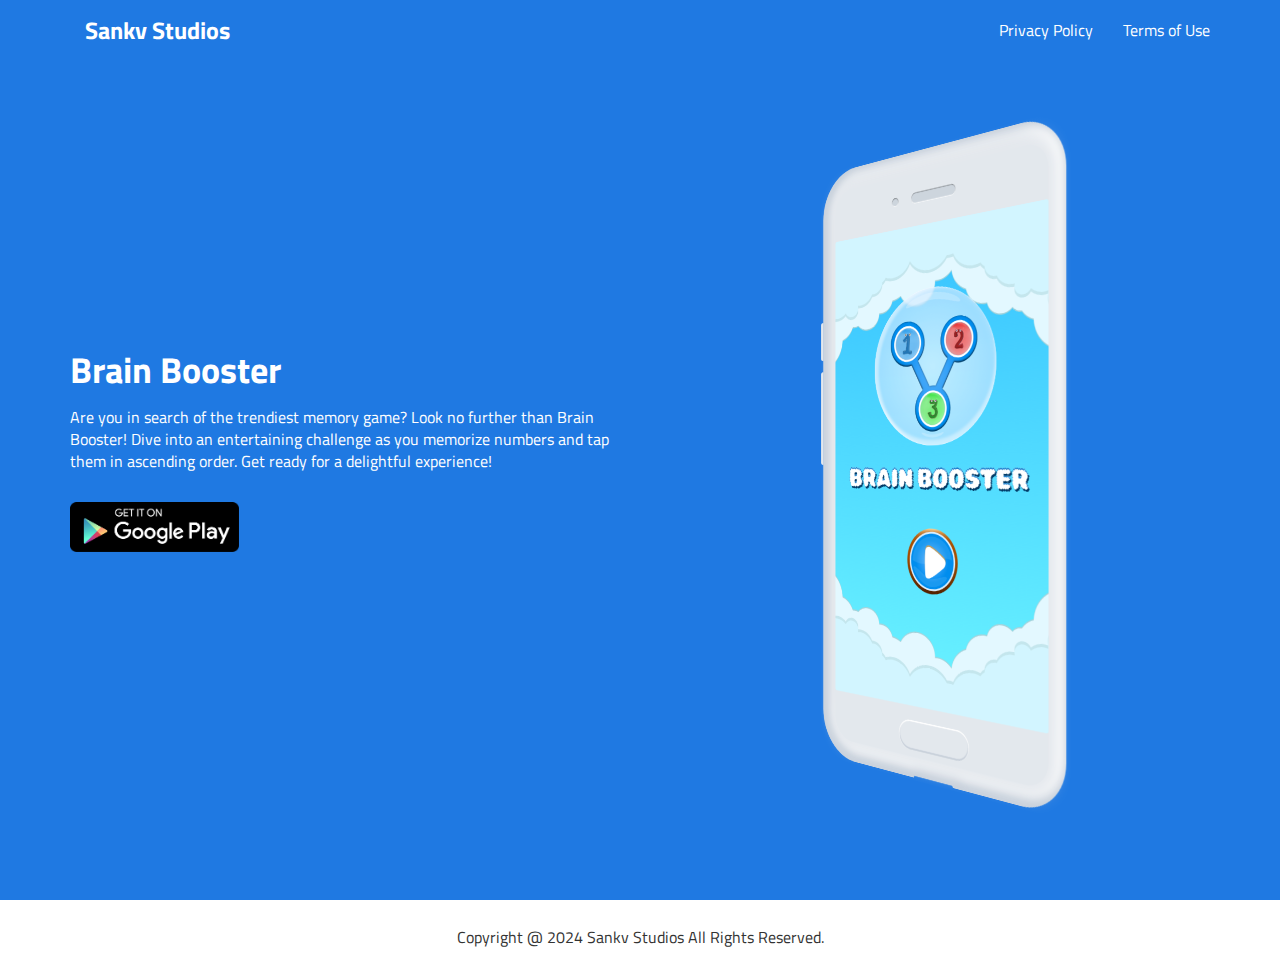
==== commit a9d52240: "initial commit-4" ====
--- a/index.html
+++ b/index.html
@@ -39,10 +39,6 @@
       </ul>
     </div>
   </nav>
-
-
-
-
 
   <!-- navigation end -->
   <header class="full-bg vertical-content">
